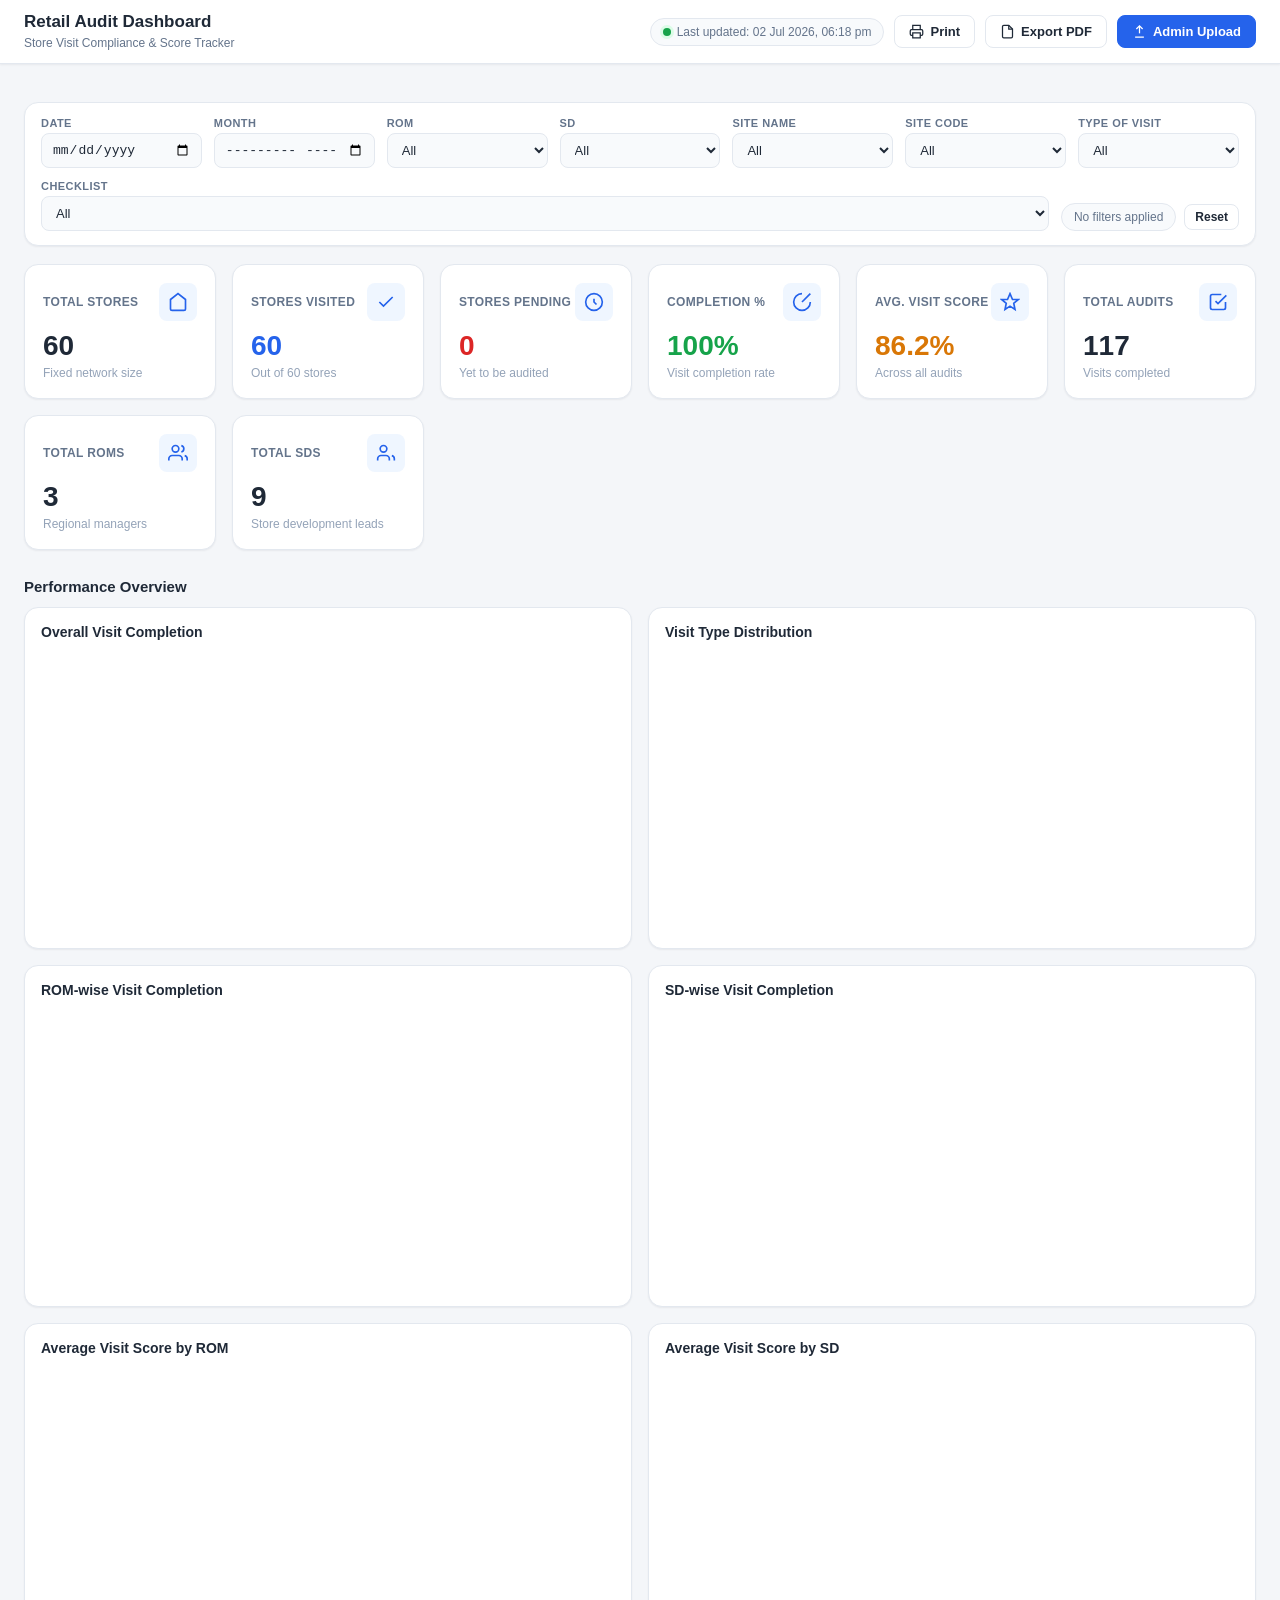
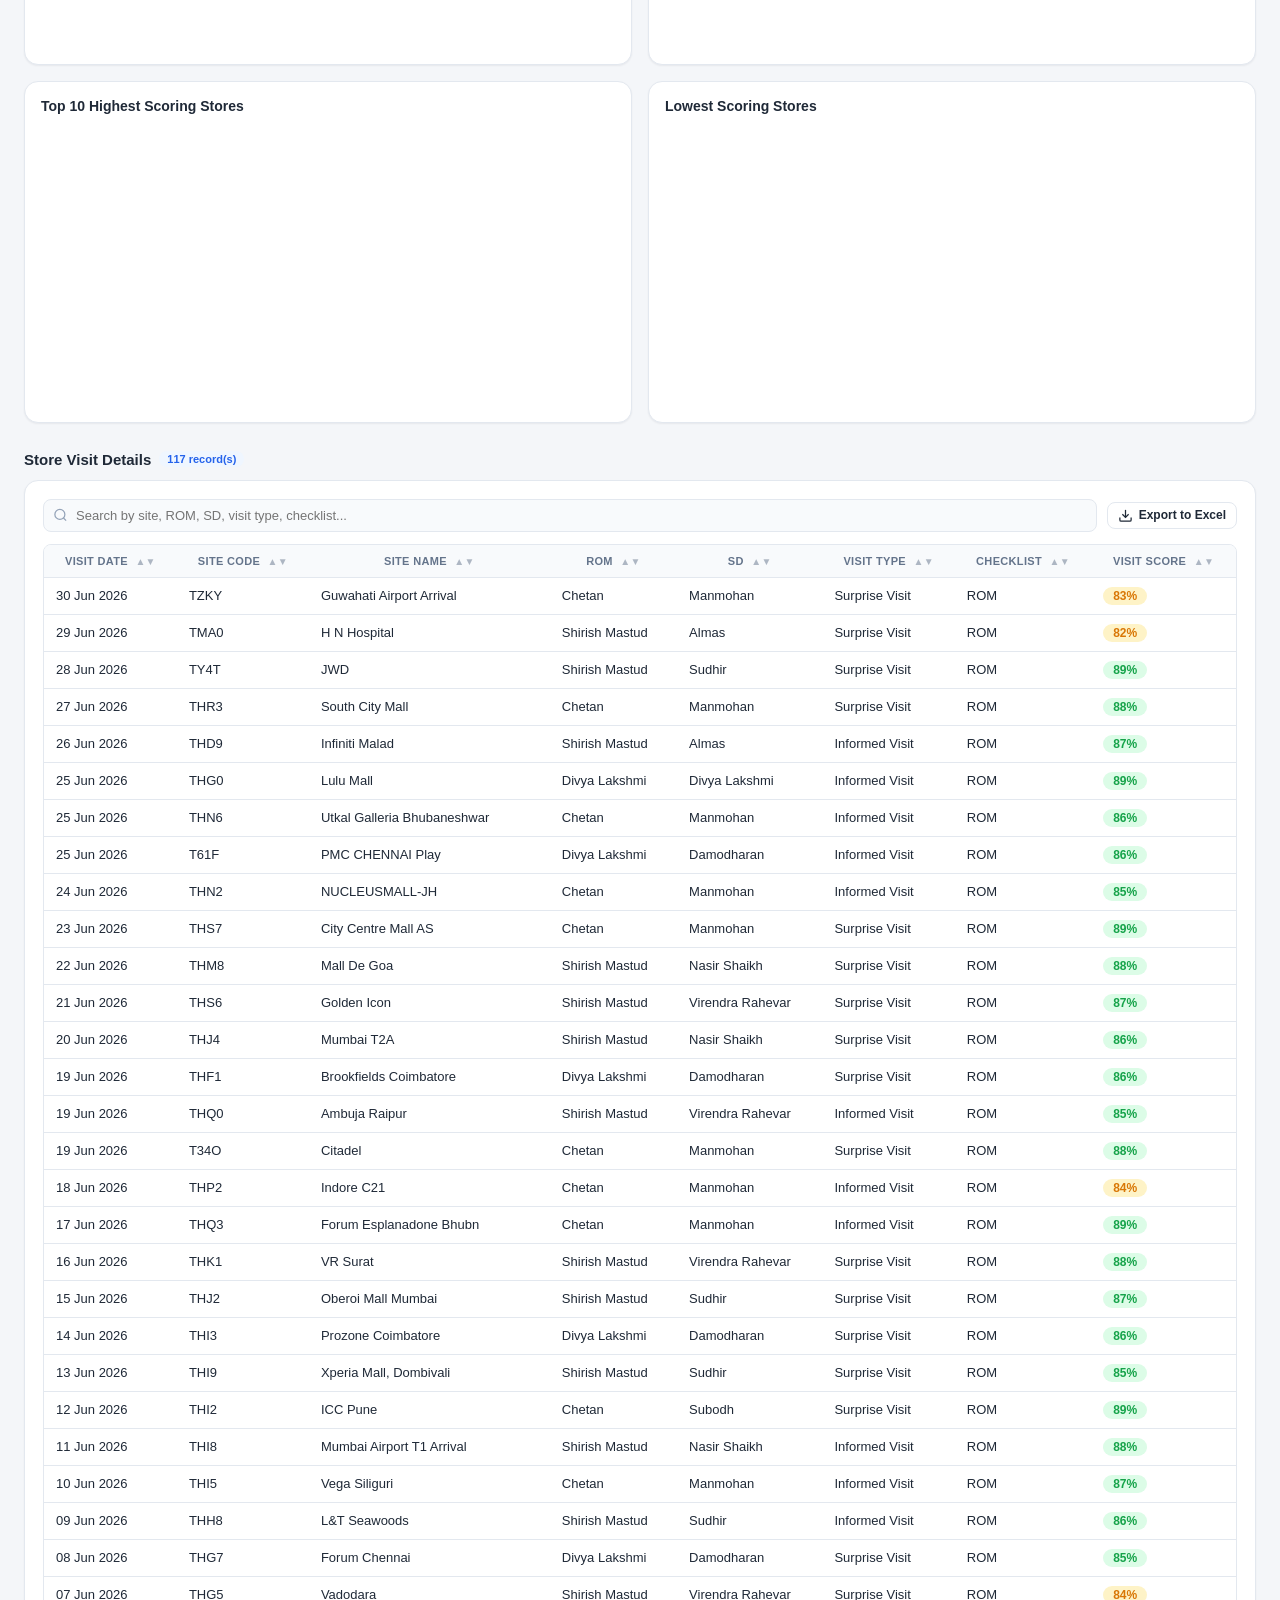
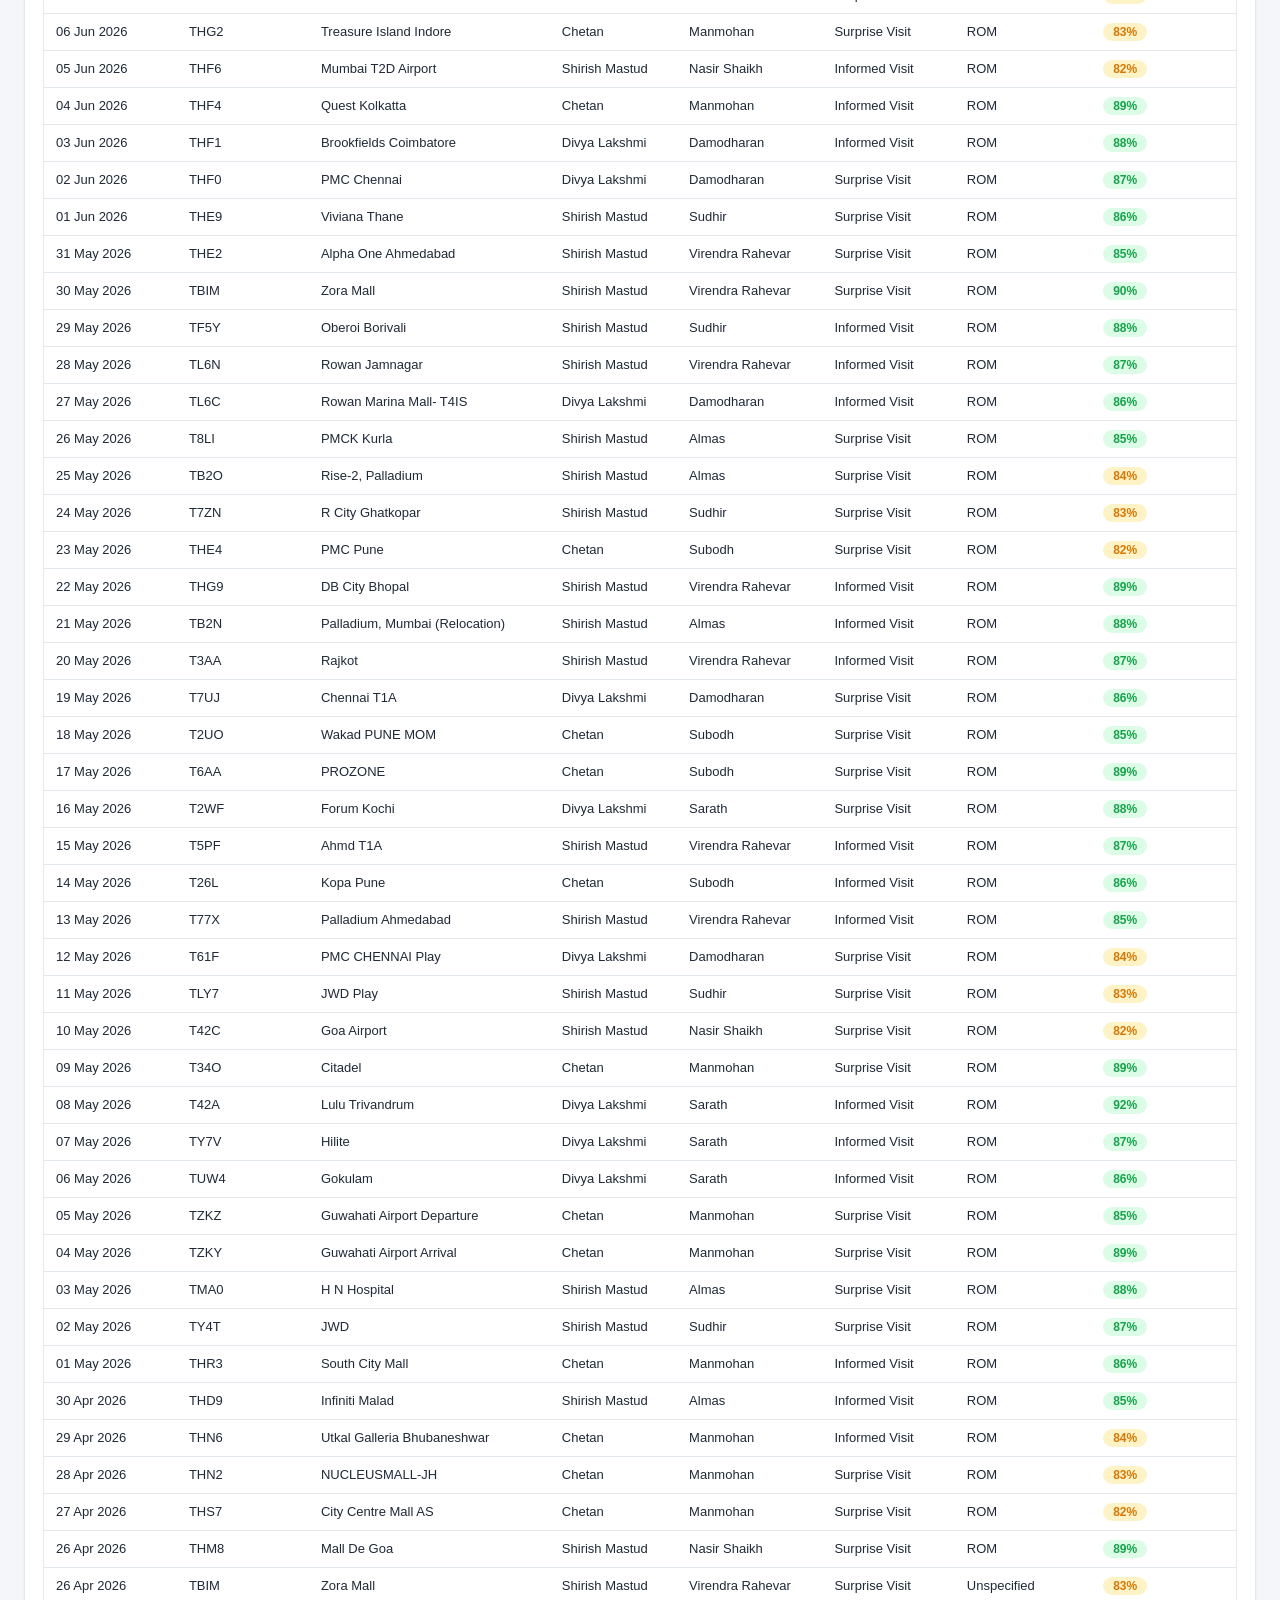
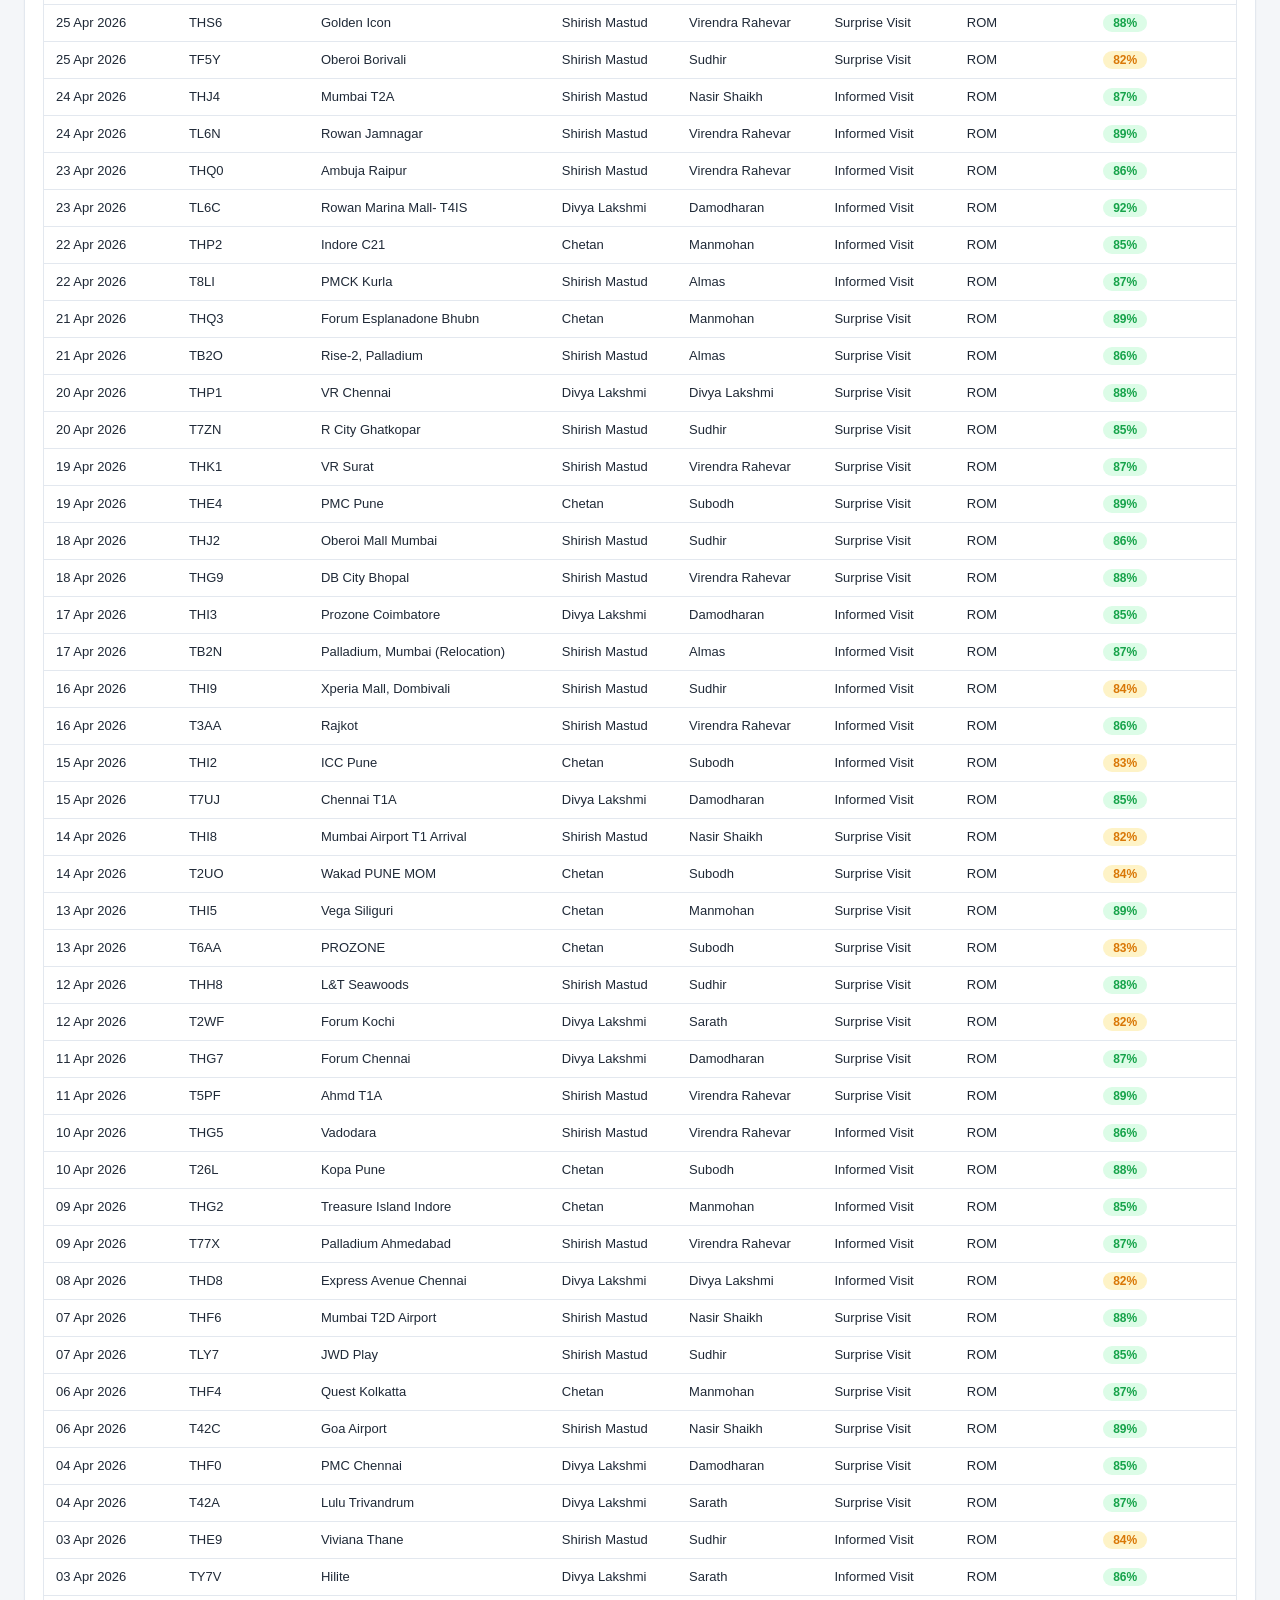
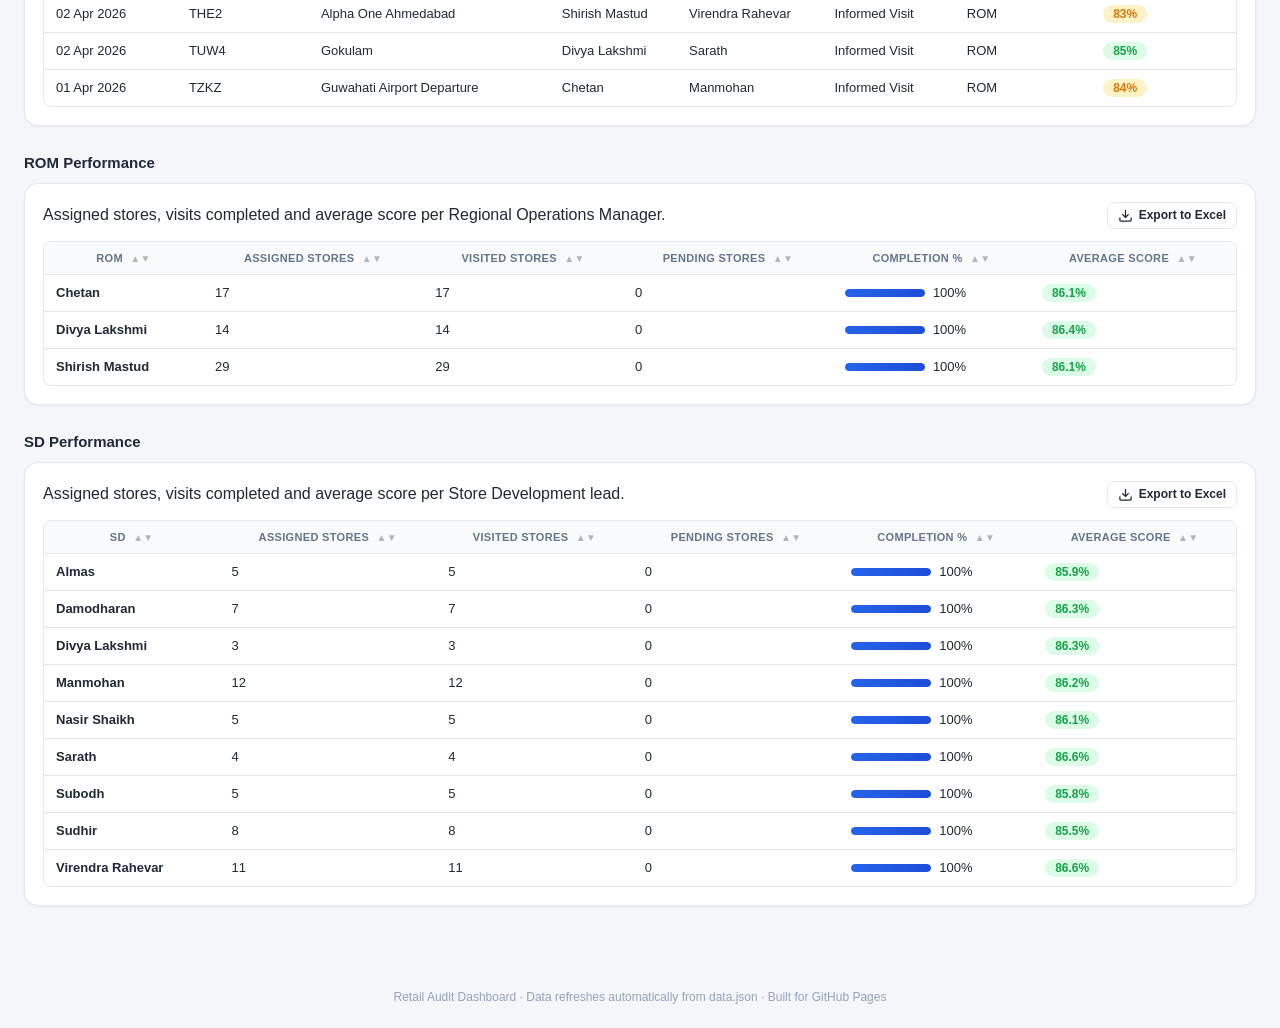
==== index.html @ 05a46dc3 "Add files via upload" ====
<!DOCTYPE html>
<html lang="en">
<head>
<meta charset="UTF-8" />
<meta name="viewport" content="width=device-width, initial-scale=1.0" />
<title>Retail Audit Dashboard | Live Store Visit Compliance</title>
<meta name="description" content="Live executive dashboard tracking daily store visit audits, ROM/SD performance and compliance scores." />

<!-- Chart.js (charts) -->
<script src="https://cdnjs.cloudflare.com/ajax/libs/Chart.js/4.5.0/chart.umd.min.js"></script>
<!-- SheetJS (Export tables to Excel) -->
<script src="https://cdnjs.cloudflare.com/ajax/libs/xlsx/0.18.5/xlsx.full.min.js"></script>
<!-- html2canvas + jsPDF (Export dashboard to PDF) -->
<script src="https://cdnjs.cloudflare.com/ajax/libs/html2canvas/1.4.1/html2canvas.min.js"></script>
<script src="https://cdnjs.cloudflare.com/ajax/libs/jspdf/2.5.1/jspdf.umd.min.js"></script>

<link rel="stylesheet" href="style.css?v=20260703d" />
</head>
<body>

  <!-- Loading overlay -->
  <div id="loading-overlay">
    <div class="spinner"></div>
    <p>Loading latest audit data...</p>
  </div>

  <!-- Toasts -->
  <div class="toast-container" id="toast-container"></div>

  <!-- Top App Bar -->
  <header class="app-header">
    <div class="brand">
      <img src="logo.png" alt="Logo" class="logo" onerror="this.style.display='none'" />
      <div class="brand-text">
        <h1>Retail Audit Dashboard</h1>
        <span>Store Visit Compliance &amp; Score Tracker</span>
      </div>
    </div>
    <div class="header-actions">
      <span class="last-updated"><span class="dot"></span><span id="last-updated-text">Last updated: -</span></span>
      <button class="btn" onclick="DASH.printDashboard()" title="Print dashboard">
        <svg viewBox="0 0 24 24" fill="none" stroke="currentColor" stroke-width="2"><path d="M6 9V2h12v7M6 18H4a2 2 0 0 1-2-2v-5a2 2 0 0 1 2-2h16a2 2 0 0 1 2 2v5a2 2 0 0 1-2 2h-2M6 14h12v8H6z"/></svg>
        Print
      </button>
      <button class="btn" onclick="DASH.exportDashboardToPdf()" title="Export dashboard as PDF">
        <svg viewBox="0 0 24 24" fill="none" stroke="currentColor" stroke-width="2"><path d="M14 2H6a2 2 0 0 0-2 2v16a2 2 0 0 0 2 2h12a2 2 0 0 0 2-2V8z"/><path d="M14 2v6h6"/></svg>
        Export PDF
      </button>
      <a class="btn btn-primary" href="admin-generator.html" title="Upload today's Excel report">
        <svg viewBox="0 0 24 24" fill="none" stroke="currentColor" stroke-width="2"><path d="M12 3v12"/><path d="m7 8 5-5 5 5"/><path d="M5 21h14"/></svg>
        Admin Upload
      </a>
    </div>
  </header>

  <div class="container" id="dashboard-content">

    <!-- Fatal error banner (shown only if data.json fails to load) -->
    <div class="banner-error" id="fatal-error-banner" style="display:none;"></div>

    <!-- Sticky Filters -->
    <div class="filters-bar">
      <div class="filter-field">
        <label>Date</label>
        <input type="date" id="filter-date" />
      </div>
      <div class="filter-field">
        <label>Month</label>
        <input type="month" id="filter-month" />
      </div>
      <div class="filter-field">
        <label>ROM</label>
        <select id="filter-rom"><option value="">All</option></select>
      </div>
      <div class="filter-field">
        <label>SD</label>
        <select id="filter-sd"><option value="">All</option></select>
      </div>
      <div class="filter-field">
        <label>Site Name</label>
        <select id="filter-site-name"><option value="">All</option></select>
      </div>
      <div class="filter-field">
        <label>Site Code</label>
        <select id="filter-site-code"><option value="">All</option></select>
      </div>
      <div class="filter-field">
        <label>Type of Visit</label>
        <select id="filter-visit-type"><option value="">All</option></select>
      </div>
      <div class="filter-field">
        <label>Checklist</label>
        <select id="filter-checklist"><option value="">All</option></select>
      </div>
      <div class="filter-actions">
        <span class="last-updated" id="active-filter-badge">No filters applied</span>
        <button class="btn btn-sm" id="filter-reset-btn">Reset</button>
      </div>
    </div>

    <!-- KPI Cards -->
    <div class="kpi-grid">
      <div class="kpi-card">
        <div class="kpi-top"><span class="kpi-label">Total Stores</span>
          <div class="kpi-icon"><svg viewBox="0 0 24 24" fill="none" stroke="currentColor" stroke-width="2"><path d="M3 9l9-7 9 7v11a2 2 0 0 1-2 2H5a2 2 0 0 1-2-2z"/></svg></div>
        </div>
        <div class="kpi-value" id="kpi-total-stores">60</div>
        <div class="kpi-sub">Fixed network size</div>
      </div>
      <div class="kpi-card accent-blue">
        <div class="kpi-top"><span class="kpi-label">Stores Visited</span>
          <div class="kpi-icon"><svg viewBox="0 0 24 24" fill="none" stroke="currentColor" stroke-width="2"><path d="M20 6 9 17l-5-5"/></svg></div>
        </div>
        <div class="kpi-value" id="kpi-stores-visited">0</div>
        <div class="kpi-sub">Out of 60 stores</div>
      </div>
      <div class="kpi-card accent-red">
        <div class="kpi-top"><span class="kpi-label">Stores Pending</span>
          <div class="kpi-icon"><svg viewBox="0 0 24 24" fill="none" stroke="currentColor" stroke-width="2"><circle cx="12" cy="12" r="10"/><path d="M12 8v4l3 3"/></svg></div>
        </div>
        <div class="kpi-value" id="kpi-stores-pending">0</div>
        <div class="kpi-sub">Yet to be audited</div>
      </div>
      <div class="kpi-card accent-green">
        <div class="kpi-top"><span class="kpi-label">Completion %</span>
          <div class="kpi-icon"><svg viewBox="0 0 24 24" fill="none" stroke="currentColor" stroke-width="2"><path d="M22 12A10 10 0 1 1 12 2"/><path d="M22 2 12 12"/></svg></div>
        </div>
        <div class="kpi-value" id="kpi-completion">0%</div>
        <div class="kpi-sub">Visit completion rate</div>
      </div>
      <div class="kpi-card accent-amber">
        <div class="kpi-top"><span class="kpi-label">Avg. Visit Score</span>
          <div class="kpi-icon"><svg viewBox="0 0 24 24" fill="none" stroke="currentColor" stroke-width="2"><path d="M12 2l3 7h7l-5.5 4.5L18 21l-6-4-6 4 1.5-7.5L2 9h7z"/></svg></div>
        </div>
        <div class="kpi-value" id="kpi-avg-score">0%</div>
        <div class="kpi-sub">Across all audits</div>
      </div>
      <div class="kpi-card">
        <div class="kpi-top"><span class="kpi-label">Total Audits</span>
          <div class="kpi-icon"><svg viewBox="0 0 24 24" fill="none" stroke="currentColor" stroke-width="2"><path d="M9 11l3 3L22 4"/><path d="M21 12v7a2 2 0 0 1-2 2H5a2 2 0 0 1-2-2V5a2 2 0 0 1 2-2h11"/></svg></div>
        </div>
        <div class="kpi-value" id="kpi-total-audits">0</div>
        <div class="kpi-sub">Visits completed</div>
      </div>
      <div class="kpi-card">
        <div class="kpi-top"><span class="kpi-label">Total ROMs</span>
          <div class="kpi-icon"><svg viewBox="0 0 24 24" fill="none" stroke="currentColor" stroke-width="2"><path d="M17 21v-2a4 4 0 0 0-4-4H5a4 4 0 0 0-4 4v2"/><circle cx="9" cy="7" r="4"/><path d="M23 21v-2a4 4 0 0 0-3-3.87"/><path d="M16 3.13a4 4 0 0 1 0 7.75"/></svg></div>
        </div>
        <div class="kpi-value" id="kpi-total-roms">0</div>
        <div class="kpi-sub">Regional managers</div>
      </div>
      <div class="kpi-card">
        <div class="kpi-top"><span class="kpi-label">Total SDs</span>
          <div class="kpi-icon"><svg viewBox="0 0 24 24" fill="none" stroke="currentColor" stroke-width="2"><path d="M16 21v-2a4 4 0 0 0-4-4H6a4 4 0 0 0-4 4v2"/><circle cx="9" cy="7" r="4"/><path d="M22 21v-2a4 4 0 0 0-3-3.87"/></svg></div>
        </div>
        <div class="kpi-value" id="kpi-total-sds">0</div>
        <div class="kpi-sub">Store development leads</div>
      </div>
    </div>

    <!-- Charts -->
    <div class="section-title">Performance Overview</div>
    <div class="charts-grid">

      <div class="chart-card">
        <div class="panel-header"><h3>Overall Visit Completion</h3></div>
        <div class="chart-canvas-wrap"><canvas id="chart-overall-completion"></canvas></div>
      </div>

      <div class="chart-card">
        <div class="panel-header"><h3>Visit Type Distribution</h3></div>
        <div class="chart-canvas-wrap"><canvas id="chart-visit-type"></canvas></div>
      </div>

      <div class="chart-card">
        <div class="panel-header"><h3>ROM-wise Visit Completion</h3></div>
        <div class="chart-canvas-wrap"><canvas id="chart-rom-completion"></canvas></div>
      </div>

      <div class="chart-card">
        <div class="panel-header"><h3>SD-wise Visit Completion</h3></div>
        <div class="chart-canvas-wrap"><canvas id="chart-sd-completion"></canvas></div>
      </div>

      <div class="chart-card">
        <div class="panel-header"><h3>Average Visit Score by ROM</h3></div>
        <div class="chart-canvas-wrap"><canvas id="chart-rom-avg-score"></canvas></div>
      </div>

      <div class="chart-card">
        <div class="panel-header"><h3>Average Visit Score by SD</h3></div>
        <div class="chart-canvas-wrap"><canvas id="chart-sd-avg-score"></canvas></div>
      </div>

      <div class="chart-card">
        <div class="panel-header"><h3>Top 10 Highest Scoring Stores</h3></div>
        <div class="chart-canvas-wrap"><canvas id="chart-top-stores"></canvas></div>
      </div>

      <div class="chart-card">
        <div class="panel-header"><h3>Lowest Scoring Stores</h3></div>
        <div class="chart-canvas-wrap"><canvas id="chart-low-stores"></canvas></div>
      </div>

    </div>

    <!-- Store Visit Details Table -->
    <div class="section-title">Store Visit Details <span class="badge-count" id="visits-table-count">0 record(s)</span></div>
    <div class="panel">
      <div class="table-toolbar">
        <div class="search-box">
          <svg viewBox="0 0 24 24" fill="none" stroke="currentColor" stroke-width="2"><circle cx="11" cy="11" r="8"/><path d="m21 21-4.3-4.3"/></svg>
          <input type="text" id="visits-search" placeholder="Search by site, ROM, SD, visit type, checklist..." oninput="DASH.onTableSearch(this.value)" />
        </div>
        <button class="btn btn-sm" onclick="DASH.exportVisitsToExcel()">
          <svg viewBox="0 0 24 24" fill="none" stroke="currentColor" stroke-width="2"><path d="M21 15v4a2 2 0 0 1-2 2H5a2 2 0 0 1-2-2v-4"/><path d="M7 10l5 5 5-5"/><path d="M12 15V3"/></svg>
          Export to Excel
        </button>
      </div>
      <div class="table-scroll">
        <table class="data-table" id="visits-table">
          <thead>
            <tr>
              <th data-col="visitDate" onclick="DASH.sortVisitsTable('visitDate')">Visit Date <span class="sort-arrow">▲▼</span></th>
              <th data-col="siteCode" onclick="DASH.sortVisitsTable('siteCode')">Site Code <span class="sort-arrow">▲▼</span></th>
              <th data-col="siteName" onclick="DASH.sortVisitsTable('siteName')">Site Name <span class="sort-arrow">▲▼</span></th>
              <th data-col="rom" onclick="DASH.sortVisitsTable('rom')">ROM <span class="sort-arrow">▲▼</span></th>
              <th data-col="sd" onclick="DASH.sortVisitsTable('sd')">SD <span class="sort-arrow">▲▼</span></th>
              <th data-col="visitType" onclick="DASH.sortVisitsTable('visitType')">Visit Type <span class="sort-arrow">▲▼</span></th>
              <th data-col="checklist" onclick="DASH.sortVisitsTable('checklist')">Checklist <span class="sort-arrow">▲▼</span></th>
              <th data-col="visitScore" onclick="DASH.sortVisitsTable('visitScore')">Visit Score <span class="sort-arrow">▲▼</span></th>
            </tr>
          </thead>
          <tbody id="visits-table-body"></tbody>
        </table>
      </div>
    </div>

    <!-- ROM Performance Table -->
    <div class="section-title">ROM Performance</div>
    <div class="panel">
      <div class="table-toolbar">
        <span class="panel-sub">Assigned stores, visits completed and average score per Regional Operations Manager.</span>
        <button class="btn btn-sm" onclick="DASH.exportRomToExcel()">
          <svg viewBox="0 0 24 24" fill="none" stroke="currentColor" stroke-width="2"><path d="M21 15v4a2 2 0 0 1-2 2H5a2 2 0 0 1-2-2v-4"/><path d="M7 10l5 5 5-5"/><path d="M12 15V3"/></svg>
          Export to Excel
        </button>
      </div>
      <div class="table-scroll">
        <table class="data-table" id="rom-table">
          <thead>
            <tr>
              <th data-col="name" onclick="DASH.sortRomTable('name')">ROM <span class="sort-arrow">▲▼</span></th>
              <th data-col="assigned" onclick="DASH.sortRomTable('assigned')">Assigned Stores <span class="sort-arrow">▲▼</span></th>
              <th data-col="visited" onclick="DASH.sortRomTable('visited')">Visited Stores <span class="sort-arrow">▲▼</span></th>
              <th data-col="pending" onclick="DASH.sortRomTable('pending')">Pending Stores <span class="sort-arrow">▲▼</span></th>
              <th data-col="completionPct" onclick="DASH.sortRomTable('completionPct')">Completion % <span class="sort-arrow">▲▼</span></th>
              <th data-col="avgScore" onclick="DASH.sortRomTable('avgScore')">Average Score <span class="sort-arrow">▲▼</span></th>
            </tr>
          </thead>
          <tbody id="rom-table-body"></tbody>
        </table>
      </div>
    </div>

    <!-- SD Performance Table -->
    <div class="section-title">SD Performance</div>
    <div class="panel">
      <div class="table-toolbar">
        <span class="panel-sub">Assigned stores, visits completed and average score per Store Development lead.</span>
        <button class="btn btn-sm" onclick="DASH.exportSdToExcel()">
          <svg viewBox="0 0 24 24" fill="none" stroke="currentColor" stroke-width="2"><path d="M21 15v4a2 2 0 0 1-2 2H5a2 2 0 0 1-2-2v-4"/><path d="M7 10l5 5 5-5"/><path d="M12 15V3"/></svg>
          Export to Excel
        </button>
      </div>
      <div class="table-scroll">
        <table class="data-table" id="sd-table">
          <thead>
            <tr>
              <th data-col="name" onclick="DASH.sortSdTable('name')">SD <span class="sort-arrow">▲▼</span></th>
              <th data-col="assigned" onclick="DASH.sortSdTable('assigned')">Assigned Stores <span class="sort-arrow">▲▼</span></th>
              <th data-col="visited" onclick="DASH.sortSdTable('visited')">Visited Stores <span class="sort-arrow">▲▼</span></th>
              <th data-col="pending" onclick="DASH.sortSdTable('pending')">Pending Stores <span class="sort-arrow">▲▼</span></th>
              <th data-col="completionPct" onclick="DASH.sortSdTable('completionPct')">Completion % <span class="sort-arrow">▲▼</span></th>
              <th data-col="avgScore" onclick="DASH.sortSdTable('avgScore')">Average Score <span class="sort-arrow">▲▼</span></th>
            </tr>
          </thead>
          <tbody id="sd-table-body"></tbody>
        </table>
      </div>
    </div>

  </div>

  <footer class="app-footer">
    Retail Audit Dashboard &middot; Data refreshes automatically from data.json &middot; Built for GitHub Pages
  </footer>

  <!-- Master mapping must load before app.js/filters.js/charts.js use it -->
  <script src="mapping.js?v=20260703d"></script>
  <script src="charts.js?v=20260703d"></script>
  <script src="filters.js?v=20260703d"></script>
  <script src="app.js?v=20260703d"></script>
</body>
</html>
---- style.css ----
/* =============================================================================
   Retail Audit Dashboard - style.css
   Theme: White / Light Grey / Blue Accent - Executive (Power BI / Tableau style)
   ============================================================================= */

:root {
  /* Core palette */
  --color-bg: #f4f6f9;
  --color-surface: #ffffff;
  --color-surface-alt: #f8fafc;
  --color-border: #e3e8ef;
  --color-text: #1f2937;
  --color-text-muted: #64748b;
  --color-text-faint: #94a3b8;

  /* Blue accent system */
  --color-primary: #2563eb;
  --color-primary-dark: #1d4ed8;
  --color-primary-light: #dbeafe;
  --color-primary-soft: #eff6ff;

  /* Status colors */
  --color-success: #16a34a;
  --color-success-bg: #dcfce7;
  --color-warning: #d97706;
  --color-warning-bg: #fef3c7;
  --color-danger: #dc2626;
  --color-danger-bg: #fee2e2;

  /* Shadows & radius */
  --shadow-sm: 0 1px 2px rgba(15, 23, 42, 0.06);
  --shadow-md: 0 4px 12px rgba(15, 23, 42, 0.08);
  --shadow-lg: 0 10px 30px rgba(15, 23, 42, 0.12);
  --radius-sm: 8px;
  --radius-md: 14px;
  --radius-lg: 20px;

  --header-height: 64px;
  --filters-height: 64px;
  --transition: all 0.2s ease;
}

* { box-sizing: border-box; }

html, body {
  margin: 0;
  padding: 0;
  background: var(--color-bg);
  color: var(--color-text);
  font-family: 'Segoe UI', -apple-system, BlinkMacSystemFont, Roboto, Helvetica, Arial, sans-serif;
  -webkit-font-smoothing: antialiased;
  scroll-behavior: smooth;
}

a { color: var(--color-primary); text-decoration: none; }

/* ---------------------------------------------------------------------------
   Top App Bar
   ------------------------------------------------------------------------- */
.app-header {
  position: sticky;
  top: 0;
  z-index: 50;
  height: var(--header-height);
  display: flex;
  align-items: center;
  justify-content: space-between;
  padding: 0 24px;
  background: var(--color-surface);
  border-bottom: 1px solid var(--color-border);
  box-shadow: var(--shadow-sm);
}

.app-header .brand {
  display: flex;
  align-items: center;
  gap: 12px;
}

.app-header .brand img.logo {
  height: 32px;
  width: 32px;
  object-fit: contain;
  border-radius: 6px;
}

.app-header .brand-text h1 {
  font-size: 17px;
  font-weight: 700;
  margin: 0;
  line-height: 1.2;
  color: var(--color-text);
}

.app-header .brand-text span {
  font-size: 12px;
  color: var(--color-text-muted);
}

.app-header .header-actions {
  display: flex;
  align-items: center;
  gap: 10px;
  flex-wrap: wrap;
}

.last-updated {
  font-size: 12px;
  color: var(--color-text-muted);
  background: var(--color-surface-alt);
  border: 1px solid var(--color-border);
  padding: 6px 12px;
  border-radius: 999px;
  display: flex;
  align-items: center;
  gap: 6px;
}

.last-updated .dot {
  width: 8px;
  height: 8px;
  border-radius: 50%;
  background: var(--color-success);
  box-shadow: 0 0 0 3px var(--color-success-bg);
}

/* ---------------------------------------------------------------------------
   Buttons
   ------------------------------------------------------------------------- */
.btn {
  display: inline-flex;
  align-items: center;
  gap: 6px;
  font-size: 13px;
  font-weight: 600;
  padding: 8px 14px;
  border-radius: var(--radius-sm);
  border: 1px solid var(--color-border);
  background: var(--color-surface);
  color: var(--color-text);
  cursor: pointer;
  transition: var(--transition);
  white-space: nowrap;
}

.btn:hover { background: var(--color-surface-alt); border-color: #cbd5e1; }
.btn:active { transform: translateY(1px); }

.btn-primary {
  background: var(--color-primary);
  border-color: var(--color-primary);
  color: #fff;
}
.btn-primary:hover { background: var(--color-primary-dark); border-color: var(--color-primary-dark); }

.btn-ghost {
  background: transparent;
  border-color: transparent;
  color: var(--color-primary);
}
.btn-ghost:hover { background: var(--color-primary-soft); }

.btn-sm { padding: 5px 10px; font-size: 12px; }
.btn svg { width: 15px; height: 15px; flex-shrink: 0; }

/* ---------------------------------------------------------------------------
   Layout shell
   ------------------------------------------------------------------------- */
.container {
  max-width: 1440px;
  margin: 0 auto;
  padding: 20px 24px 60px;
}

/* ---------------------------------------------------------------------------
   Sticky Filters Bar
   ------------------------------------------------------------------------- */
.filters-bar {
  position: sticky;
  top: var(--header-height);
  z-index: 40;
  background: var(--color-surface);
  border: 1px solid var(--color-border);
  border-radius: var(--radius-md);
  box-shadow: var(--shadow-sm);
  padding: 14px 16px;
  margin: 18px 0;
  display: flex;
  flex-wrap: wrap;
  gap: 12px;
  align-items: flex-end;
}

.filter-field {
  display: flex;
  flex-direction: column;
  gap: 4px;
  min-width: 150px;
  flex: 1 1 150px;
}

.filter-field label {
  font-size: 11px;
  font-weight: 700;
  text-transform: uppercase;
  letter-spacing: 0.04em;
  color: var(--color-text-muted);
}

.filter-field select,
.filter-field input[type="date"],
.filter-field input[type="month"],
.filter-field input[type="text"] {
  padding: 8px 10px;
  border: 1px solid var(--color-border);
  border-radius: var(--radius-sm);
  background: var(--color-surface-alt);
  font-size: 13px;
  color: var(--color-text);
  transition: var(--transition);
}

.filter-field select:focus,
.filter-field input:focus {
  outline: none;
  border-color: var(--color-primary);
  background: var(--color-surface);
  box-shadow: 0 0 0 3px var(--color-primary-light);
}

.filters-bar .filter-actions {
  display: flex;
  gap: 8px;
  align-items: center;
}

/* ---------------------------------------------------------------------------
   KPI Cards
   ------------------------------------------------------------------------- */
.kpi-grid {
  display: grid;
  grid-template-columns: repeat(auto-fit, minmax(180px, 1fr));
  gap: 16px;
  margin-bottom: 22px;
}

.kpi-card {
  background: var(--color-surface);
  border: 1px solid var(--color-border);
  border-radius: var(--radius-md);
  padding: 18px;
  box-shadow: var(--shadow-sm);
  transition: var(--transition);
  position: relative;
  overflow: hidden;
}

.kpi-card:hover {
  box-shadow: var(--shadow-md);
  transform: translateY(-2px);
}

.kpi-card .kpi-top {
  display: flex;
  align-items: center;
  justify-content: space-between;
  margin-bottom: 10px;
}

.kpi-icon {
  width: 38px;
  height: 38px;
  border-radius: var(--radius-sm);
  display: flex;
  align-items: center;
  justify-content: center;
  background: var(--color-primary-soft);
  color: var(--color-primary);
}
.kpi-icon svg { width: 20px; height: 20px; }

.kpi-card .kpi-label {
  font-size: 12px;
  font-weight: 600;
  color: var(--color-text-muted);
  text-transform: uppercase;
  letter-spacing: 0.03em;
}

.kpi-card .kpi-value {
  font-size: 28px;
  font-weight: 800;
  color: var(--color-text);
  line-height: 1.1;
  margin-top: 2px;
}

.kpi-card .kpi-sub {
  font-size: 12px;
  color: var(--color-text-faint);
  margin-top: 4px;
}

.kpi-card.accent-blue .kpi-value { color: var(--color-primary); }
.kpi-card.accent-green .kpi-value { color: var(--color-success); }
.kpi-card.accent-amber .kpi-value { color: var(--color-warning); }
.kpi-card.accent-red .kpi-value { color: var(--color-danger); }

/* ---------------------------------------------------------------------------
   Section headers & panels
   ------------------------------------------------------------------------- */
.section-title {
  font-size: 15px;
  font-weight: 700;
  color: var(--color-text);
  margin: 28px 0 12px;
  display: flex;
  align-items: center;
  gap: 8px;
}

.section-title .badge-count {
  font-size: 11px;
  font-weight: 700;
  background: var(--color-primary-soft);
  color: var(--color-primary);
  padding: 2px 8px;
  border-radius: 999px;
}

.panel {
  background: var(--color-surface);
  border: 1px solid var(--color-border);
  border-radius: var(--radius-md);
  box-shadow: var(--shadow-sm);
  padding: 18px;
}

.panel-header {
  display: flex;
  align-items: center;
  justify-content: space-between;
  margin-bottom: 12px;
  gap: 10px;
  flex-wrap: wrap;
}

.panel-header h3 {
  font-size: 14px;
  font-weight: 700;
  margin: 0;
  color: var(--color-text);
}

.panel-header .panel-sub {
  font-size: 12px;
  color: var(--color-text-muted);
}

/* ---------------------------------------------------------------------------
   Charts grid
   ------------------------------------------------------------------------- */
.charts-grid {
  display: grid;
  grid-template-columns: repeat(auto-fit, minmax(420px, 1fr));
  gap: 16px;
}

.chart-card {
  background: var(--color-surface);
  border: 1px solid var(--color-border);
  border-radius: var(--radius-md);
  box-shadow: var(--shadow-sm);
  padding: 16px;
  transition: var(--transition);
}
.chart-card:hover { box-shadow: var(--shadow-md); }

.chart-card .chart-canvas-wrap {
  position: relative;
  height: 280px;
}

.chart-card.chart-wide { grid-column: span 2; }

@media (max-width: 900px) {
  .chart-card.chart-wide { grid-column: span 1; }
}

/* ---------------------------------------------------------------------------
   Tables
   ------------------------------------------------------------------------- */
.table-toolbar {
  display: flex;
  align-items: center;
  justify-content: space-between;
  gap: 10px;
  flex-wrap: wrap;
  margin-bottom: 12px;
}

.search-box {
  position: relative;
  min-width: 240px;
  flex: 1 1 240px;
}

.search-box input {
  width: 100%;
  padding: 8px 10px 8px 32px;
  border: 1px solid var(--color-border);
  border-radius: var(--radius-sm);
  font-size: 13px;
  background: var(--color-surface-alt);
}
.search-box input:focus {
  outline: none;
  border-color: var(--color-primary);
  background: var(--color-surface);
}
.search-box svg {
  position: absolute;
  left: 10px;
  top: 50%;
  transform: translateY(-50%);
  width: 15px;
  height: 15px;
  color: var(--color-text-faint);
}

.table-scroll {
  overflow-x: auto;
  border-radius: var(--radius-sm);
  border: 1px solid var(--color-border);
}

table.data-table {
  width: 100%;
  border-collapse: collapse;
  font-size: 13px;
  min-width: 640px;
}

table.data-table thead th {
  position: sticky;
  top: 0;
  background: var(--color-surface-alt);
  color: var(--color-text-muted);
  text-transform: uppercase;
  font-size: 11px;
  letter-spacing: 0.03em;
  font-weight: 700;
  padding: 10px 12px;
  border-bottom: 1px solid var(--color-border);
  cursor: pointer;
  white-space: nowrap;
  user-select: none;
}

table.data-table thead th:hover { color: var(--color-primary); }

table.data-table thead th .sort-arrow {
  margin-left: 4px;
  opacity: 0.5;
  font-size: 10px;
}
table.data-table thead th.sorted .sort-arrow { opacity: 1; color: var(--color-primary); }

table.data-table tbody td {
  padding: 9px 12px;
  border-bottom: 1px solid var(--color-border);
  color: var(--color-text);
  white-space: nowrap;
}

table.data-table tbody tr:hover { background: var(--color-primary-soft); }
table.data-table tbody tr:last-child td { border-bottom: none; }

.score-pill {
  display: inline-block;
  padding: 2px 10px;
  border-radius: 999px;
  font-weight: 700;
  font-size: 12px;
}
.score-pill.high { background: var(--color-success-bg); color: var(--color-success); }
.score-pill.mid { background: var(--color-warning-bg); color: var(--color-warning); }
.score-pill.low { background: var(--color-danger-bg); color: var(--color-danger); }

.progress-bar {
  width: 100%;
  height: 8px;
  border-radius: 999px;
  background: var(--color-border);
  overflow: hidden;
}
.progress-bar > span {
  display: block;
  height: 100%;
  background: linear-gradient(90deg, var(--color-primary), var(--color-primary-dark));
  border-radius: 999px;
  transition: width 0.6s ease;
}

.table-footer {
  display: flex;
  justify-content: space-between;
  align-items: center;
  margin-top: 10px;
  font-size: 12px;
  color: var(--color-text-muted);
}

.empty-state {
  text-align: center;
  padding: 40px 20px;
  color: var(--color-text-muted);
  font-size: 13px;
}

/* ---------------------------------------------------------------------------
   Loading overlay
   ------------------------------------------------------------------------- */
#loading-overlay {
  position: fixed;
  inset: 0;
  background: rgba(244, 246, 249, 0.92);
  z-index: 999;
  display: flex;
  flex-direction: column;
  align-items: center;
  justify-content: center;
  gap: 14px;
  transition: opacity 0.3s ease, visibility 0.3s ease;
}
#loading-overlay.hidden { opacity: 0; visibility: hidden; pointer-events: none; }

.spinner {
  width: 46px;
  height: 46px;
  border: 4px solid var(--color-primary-light);
  border-top-color: var(--color-primary);
  border-radius: 50%;
  animation: spin 0.8s linear infinite;
}
@keyframes spin { to { transform: rotate(360deg); } }

#loading-overlay p {
  font-size: 13px;
  font-weight: 600;
  color: var(--color-text-muted);
}

/* ---------------------------------------------------------------------------
   Toast / error banner
   ------------------------------------------------------------------------- */
.toast-container {
  position: fixed;
  bottom: 20px;
  right: 20px;
  z-index: 998;
  display: flex;
  flex-direction: column;
  gap: 10px;
}

.toast {
  background: var(--color-surface);
  border: 1px solid var(--color-border);
  border-left: 4px solid var(--color-primary);
  box-shadow: var(--shadow-md);
  border-radius: var(--radius-sm);
  padding: 12px 16px;
  font-size: 13px;
  max-width: 320px;
  animation: slideIn 0.25s ease;
}
.toast.error { border-left-color: var(--color-danger); }
.toast.success { border-left-color: var(--color-success); }
@keyframes slideIn { from { opacity: 0; transform: translateX(20px); } to { opacity: 1; transform: translateX(0); } }

.banner-error {
  background: var(--color-danger-bg);
  color: #991b1b;
  border: 1px solid #fecaca;
  border-radius: var(--radius-md);
  padding: 16px;
  margin: 18px 0;
  font-size: 13px;
}

/* ---------------------------------------------------------------------------
   Footer
   ------------------------------------------------------------------------- */
.app-footer {
  text-align: center;
  padding: 24px;
  color: var(--color-text-faint);
  font-size: 12px;
}

/* ---------------------------------------------------------------------------
   Responsive
   ------------------------------------------------------------------------- */
@media (max-width: 720px) {
  .app-header { padding: 0 14px; flex-wrap: wrap; height: auto; padding-top: 10px; padding-bottom: 10px; gap: 8px; }
  .filters-bar { top: 0; position: static; }
  .container { padding: 14px 14px 40px; }
  .charts-grid { grid-template-columns: 1fr; }
  .kpi-grid { grid-template-columns: repeat(2, 1fr); }
}

/* ---------------------------------------------------------------------------
   Admin page specific
   ------------------------------------------------------------------------- */
.admin-shell {
  max-width: 980px;
  margin: 0 auto;
  padding: 30px 20px 60px;
}

.admin-hero {
  text-align: center;
  margin-bottom: 28px;
}
.admin-hero h1 { font-size: 22px; margin-bottom: 6px; }
.admin-hero p { color: var(--color-text-muted); font-size: 13px; }

.upload-zone {
  border: 2px dashed var(--color-border);
  border-radius: var(--radius-lg);
  background: var(--color-surface);
  padding: 40px 20px;
  text-align: center;
  cursor: pointer;
  transition: var(--transition);
}
.upload-zone:hover, .upload-zone.dragover {
  border-color: var(--color-primary);
  background: var(--color-primary-soft);
}
.upload-zone svg { width: 40px; height: 40px; color: var(--color-primary); margin-bottom: 10px; }
.upload-zone h3 { margin: 0 0 6px; font-size: 15px; }
.upload-zone p { margin: 0; font-size: 12px; color: var(--color-text-muted); }
.upload-zone input[type="file"] { display: none; }

.step-card {
  background: var(--color-surface);
  border: 1px solid var(--color-border);
  border-radius: var(--radius-md);
  box-shadow: var(--shadow-sm);
  padding: 20px;
  margin-top: 18px;
}
.step-card h3 {
  font-size: 14px;
  margin: 0 0 12px;
  display: flex;
  align-items: center;
  gap: 8px;
}
.step-number {
  width: 22px;
  height: 22px;
  border-radius: 50%;
  background: var(--color-primary);
  color: #fff;
  font-size: 12px;
  font-weight: 700;
  display: inline-flex;
  align-items: center;
  justify-content: center;
}

.summary-grid {
  display: grid;
  grid-template-columns: repeat(auto-fit, minmax(140px, 1fr));
  gap: 12px;
  margin-bottom: 16px;
}
.summary-box {
  background: var(--color-surface-alt);
  border: 1px solid var(--color-border);
  border-radius: var(--radius-sm);
  padding: 12px;
  text-align: center;
}
.summary-box .val { font-size: 20px; font-weight: 800; color: var(--color-primary); }
.summary-box .lab { font-size: 11px; color: var(--color-text-muted); text-transform: uppercase; }

.validation-list { list-style: none; padding: 0; margin: 0; font-size: 13px; }
.validation-list li { padding: 6px 0; display: flex; gap: 8px; align-items: flex-start; }
.validation-list li.ok { color: var(--color-success); }
.validation-list li.warn { color: var(--color-warning); }
.validation-list li.error { color: var(--color-danger); }

.actions-row { display: flex; gap: 10px; margin-top: 16px; flex-wrap: wrap; }

/* Print styles */
@media print {
  .app-header, .filters-bar, .btn, .table-toolbar, #loading-overlay, .toast-container { display: none !important; }
  body { background: #fff; }
  .panel, .chart-card, .kpi-card { box-shadow: none; border: 1px solid #ddd; break-inside: avoid; }
  .container { padding: 0; }
}
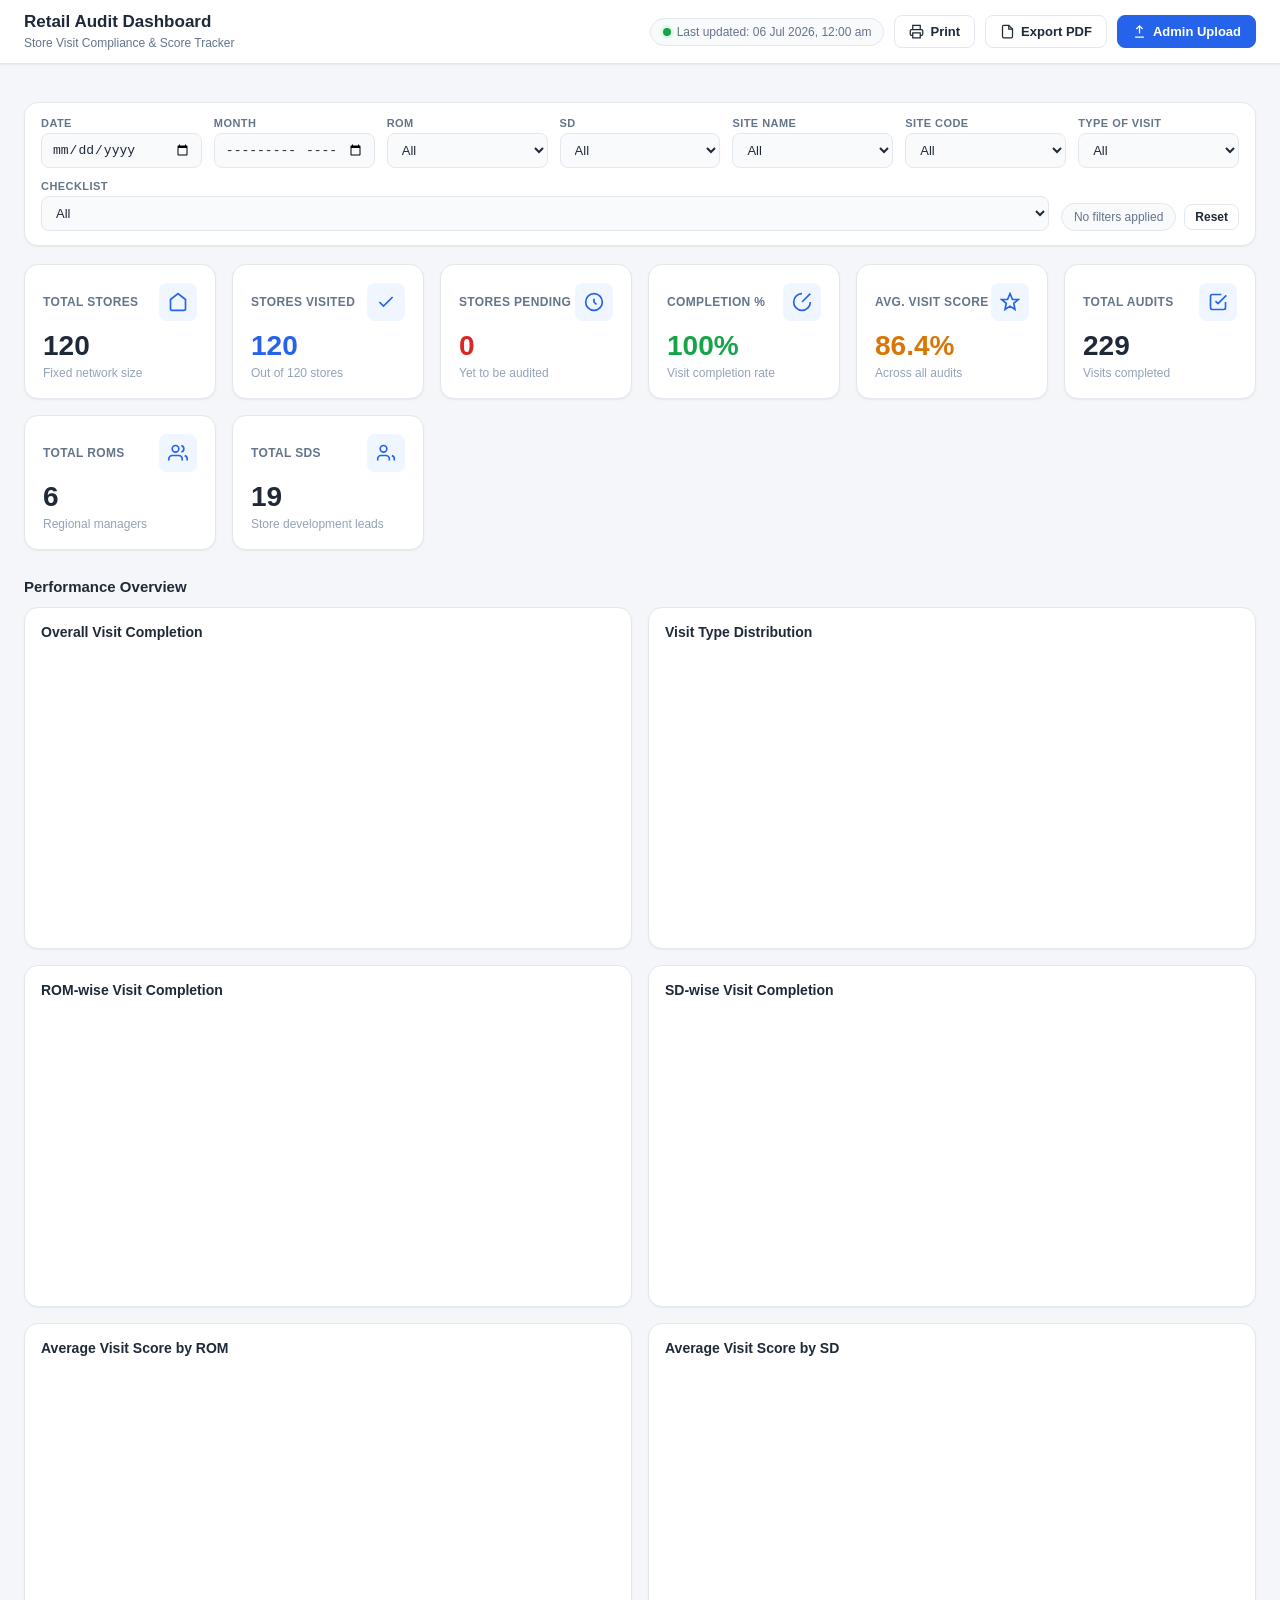
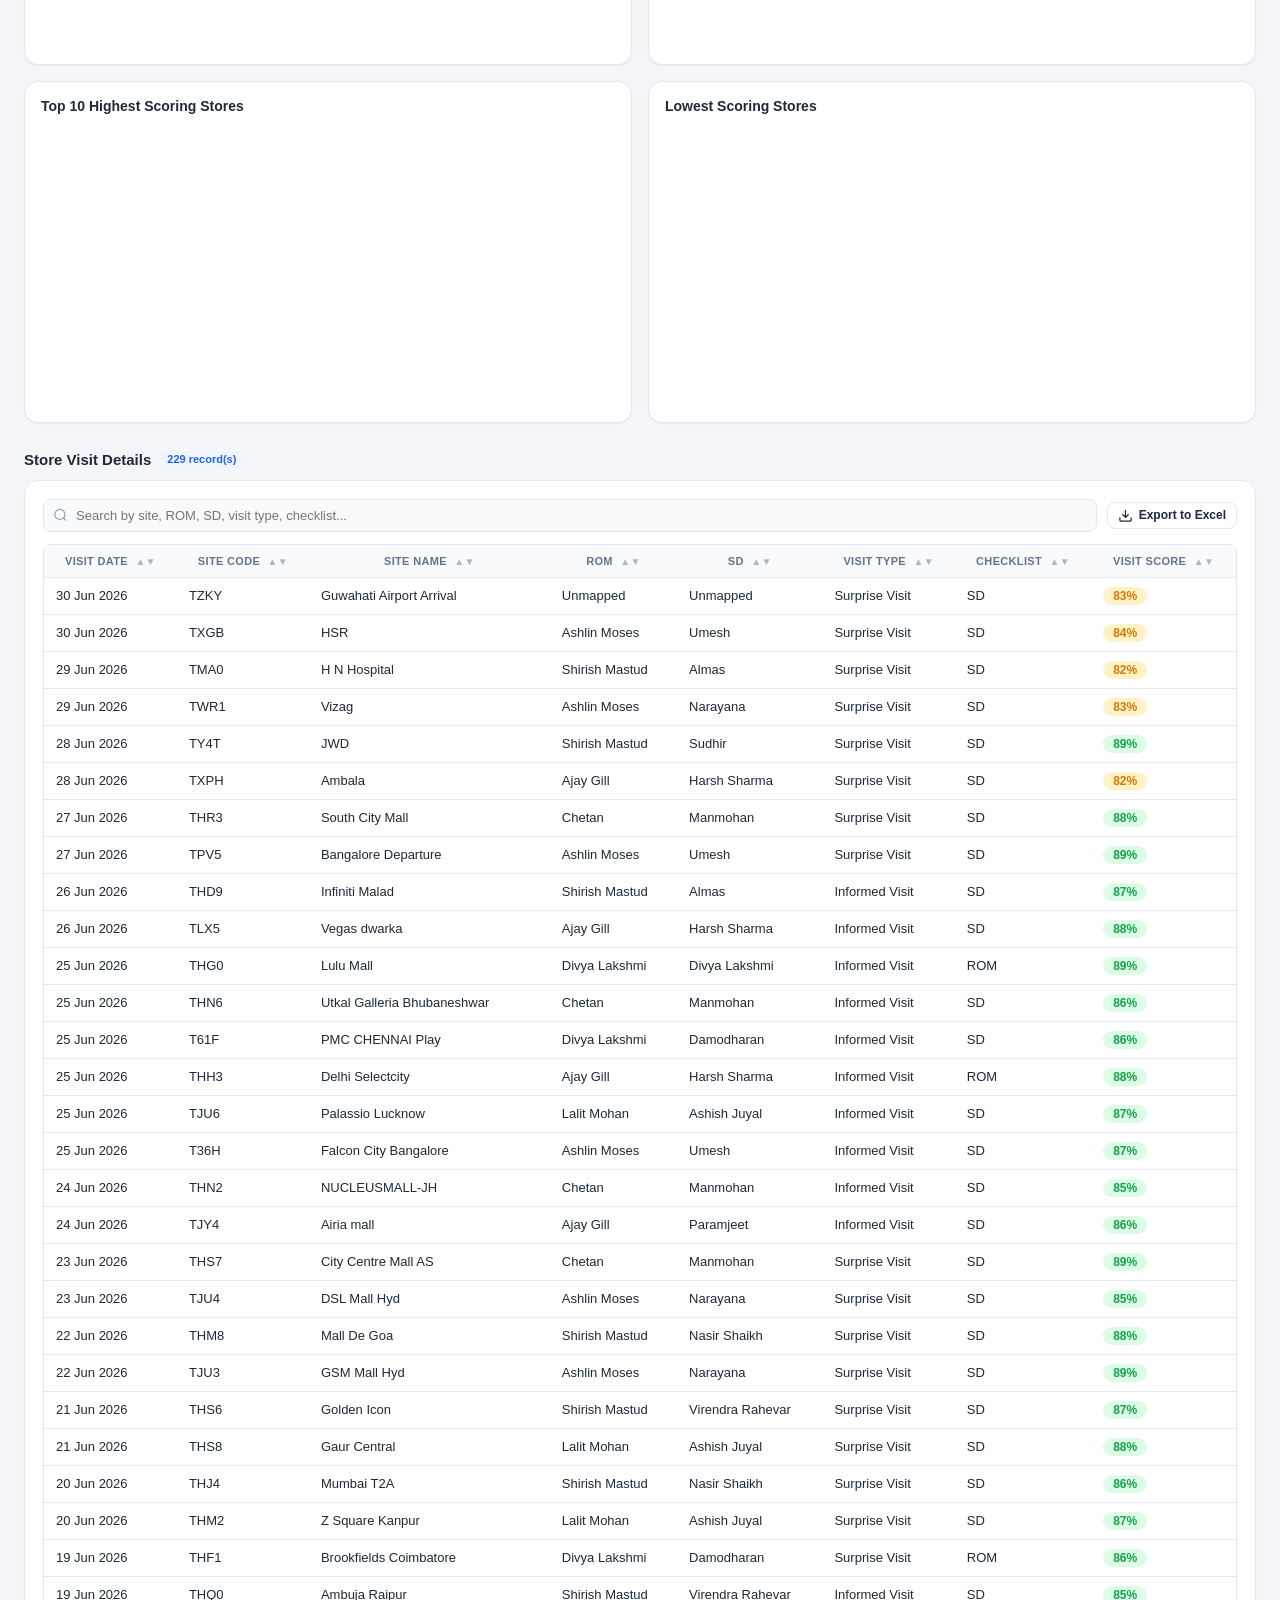
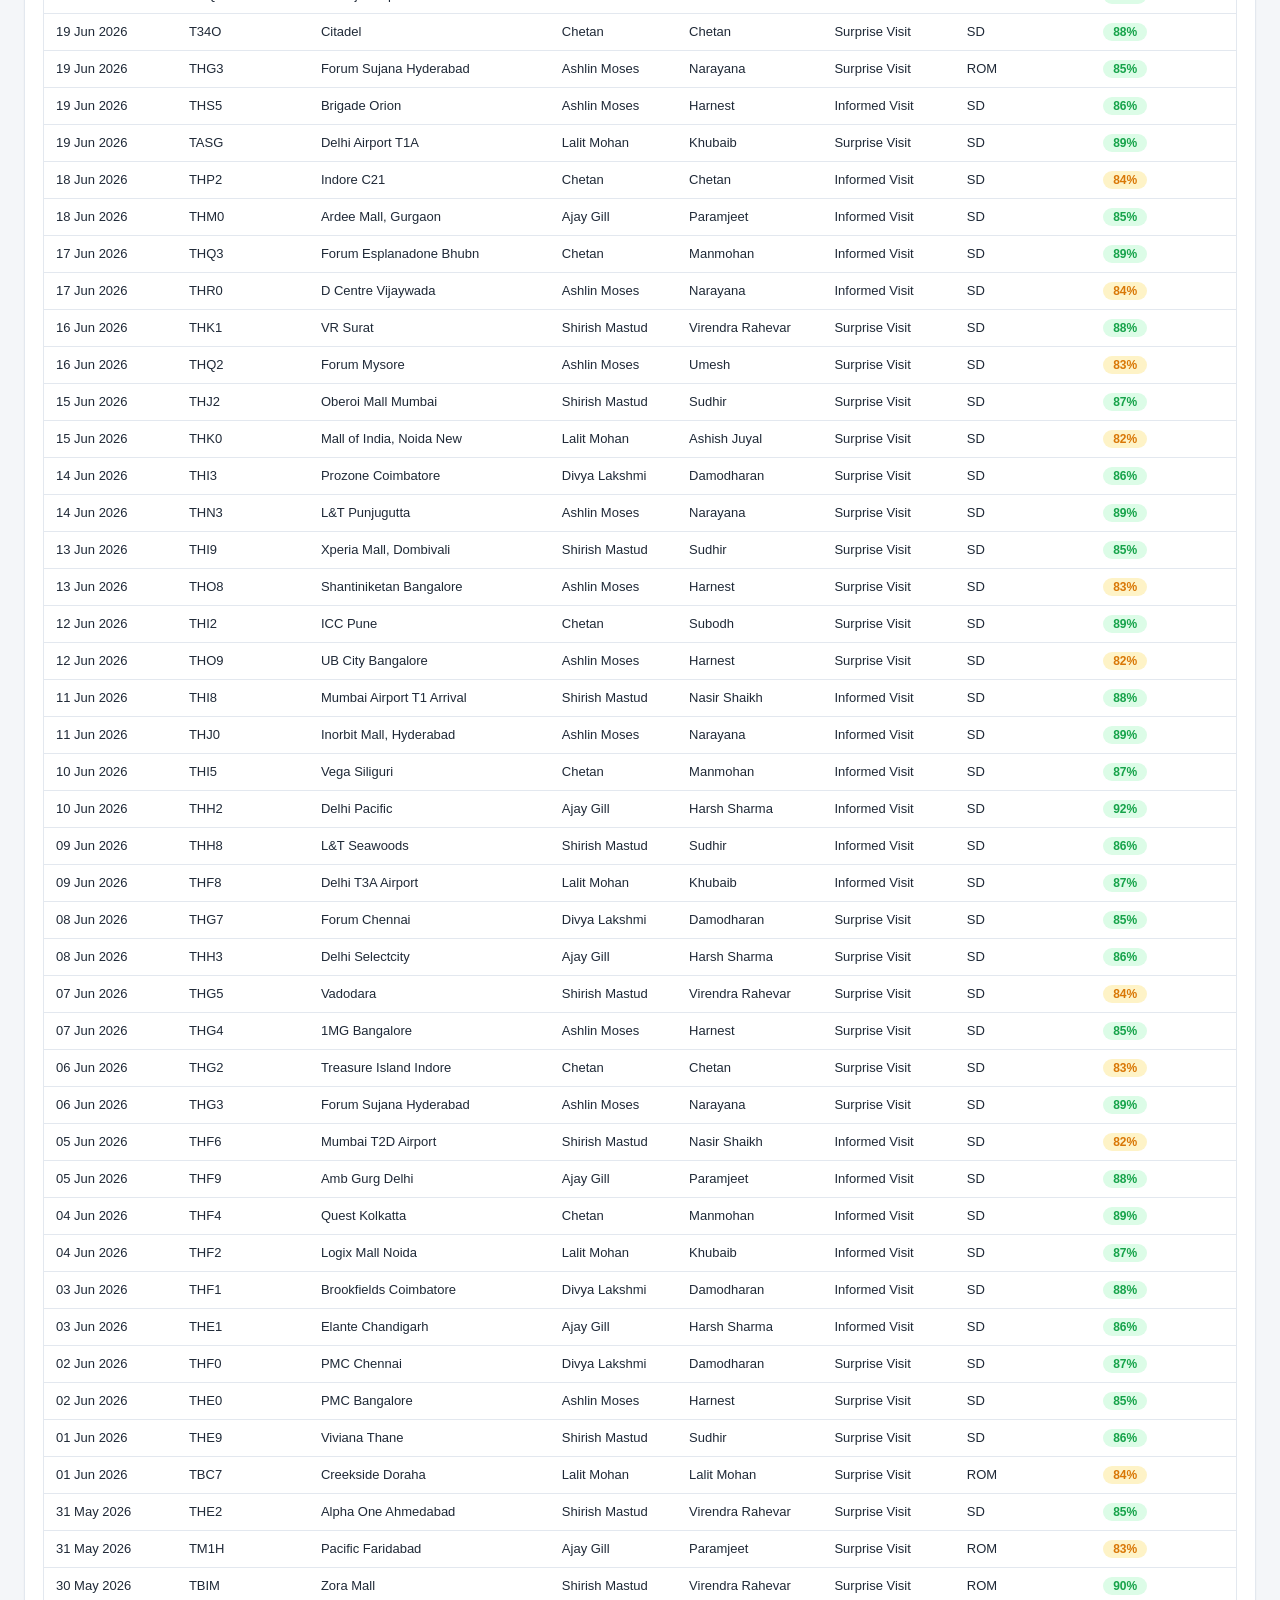
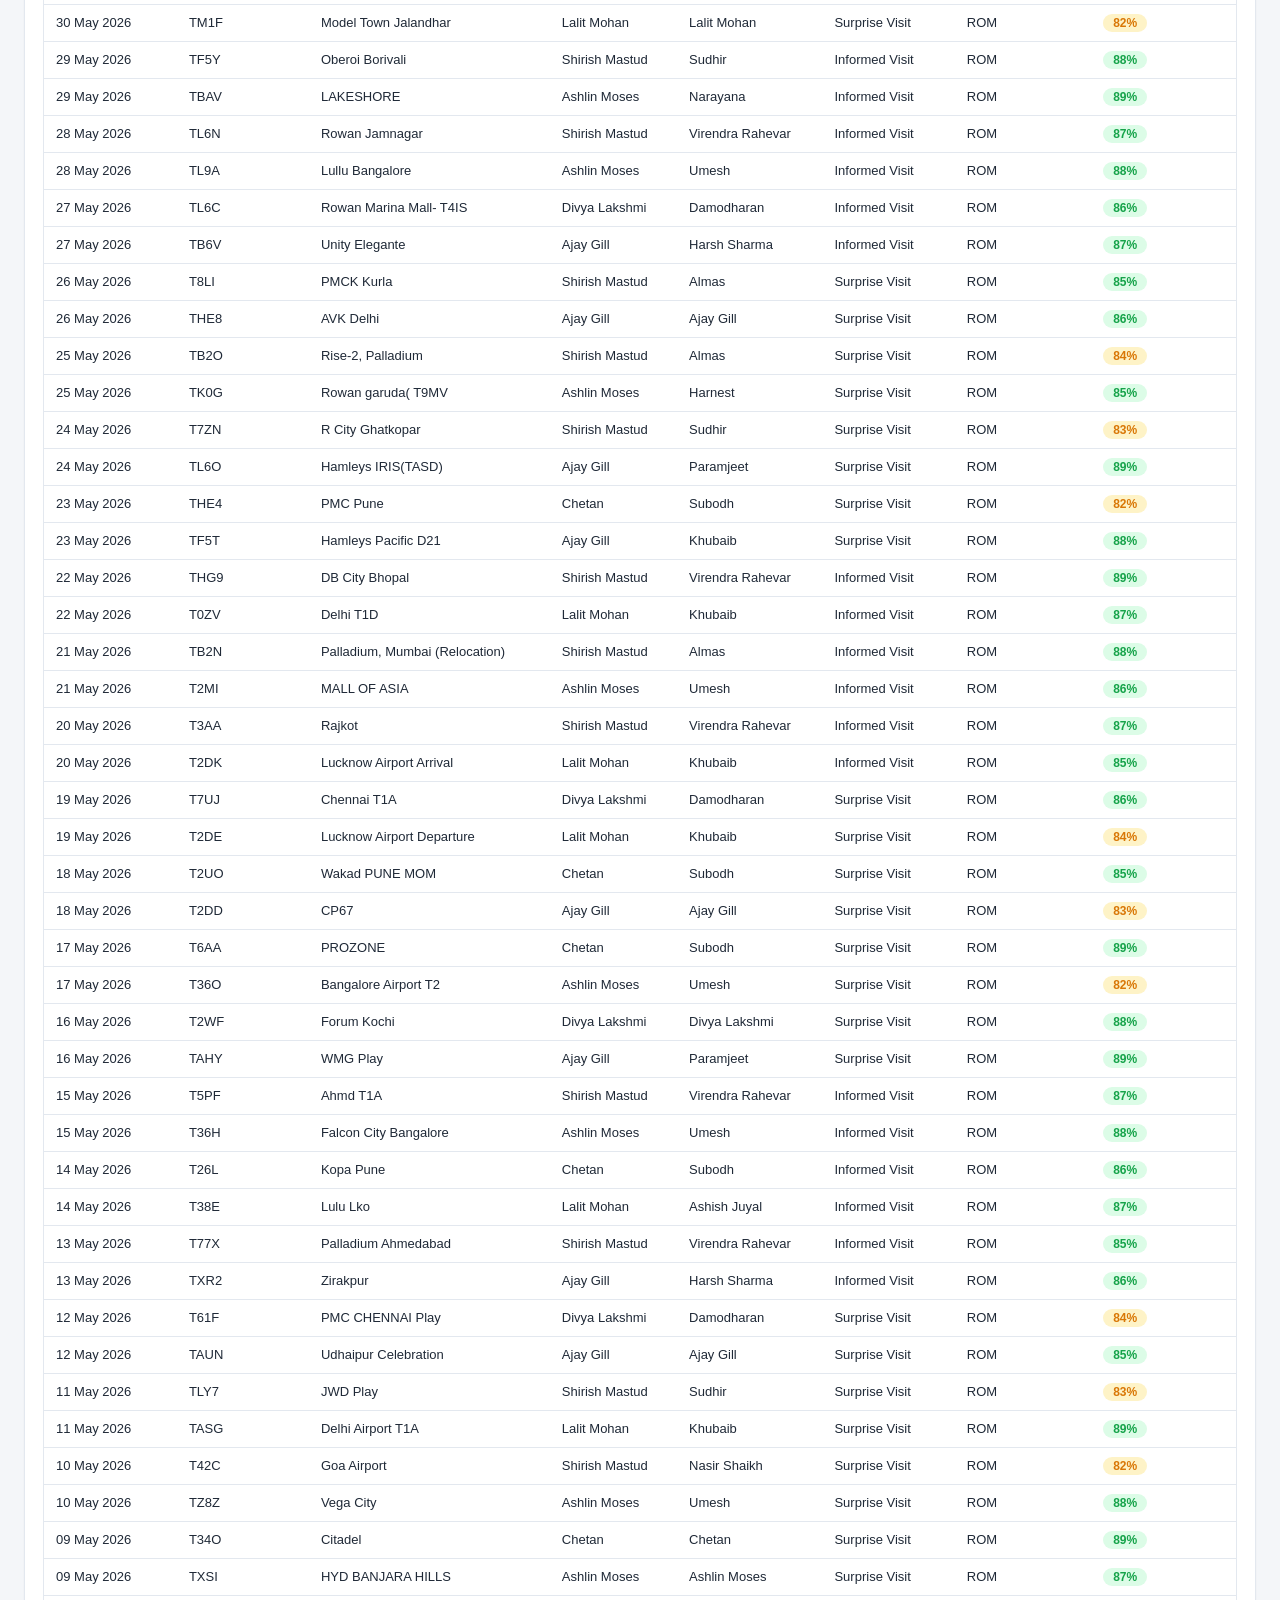
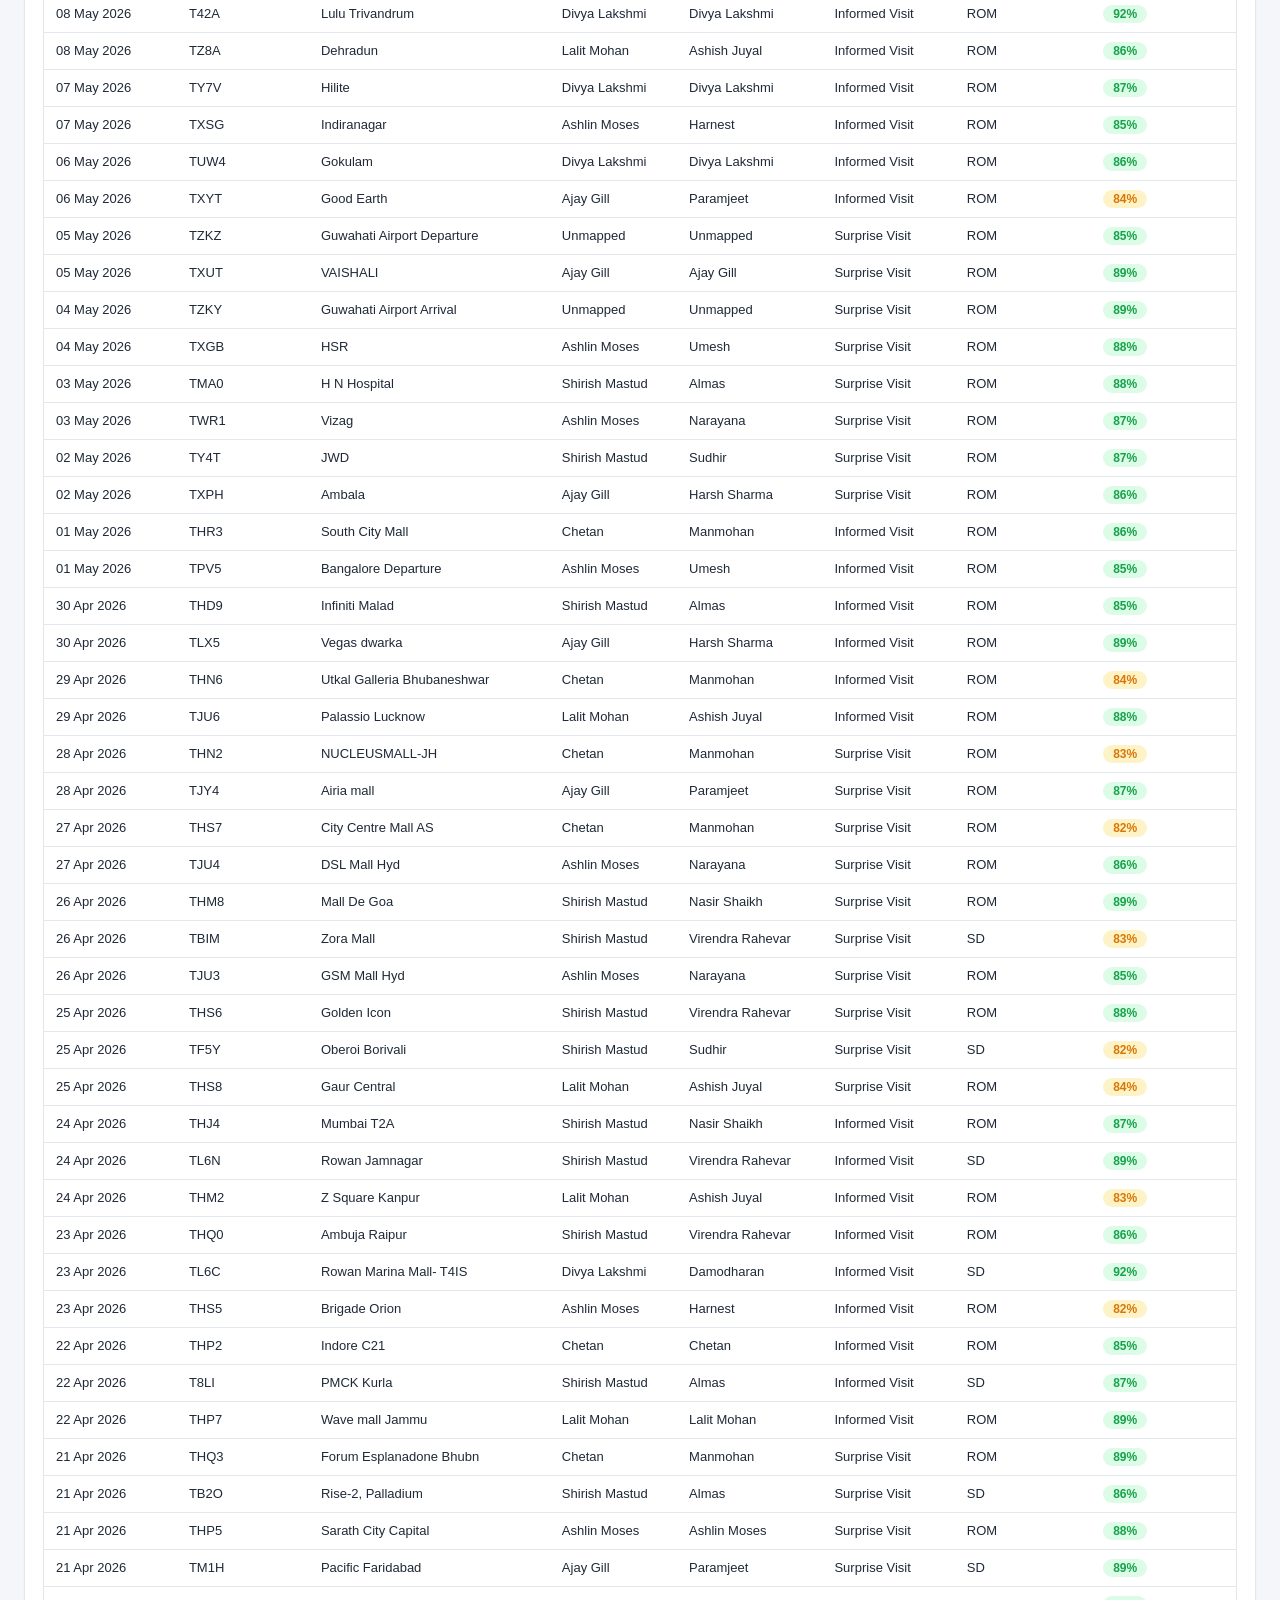
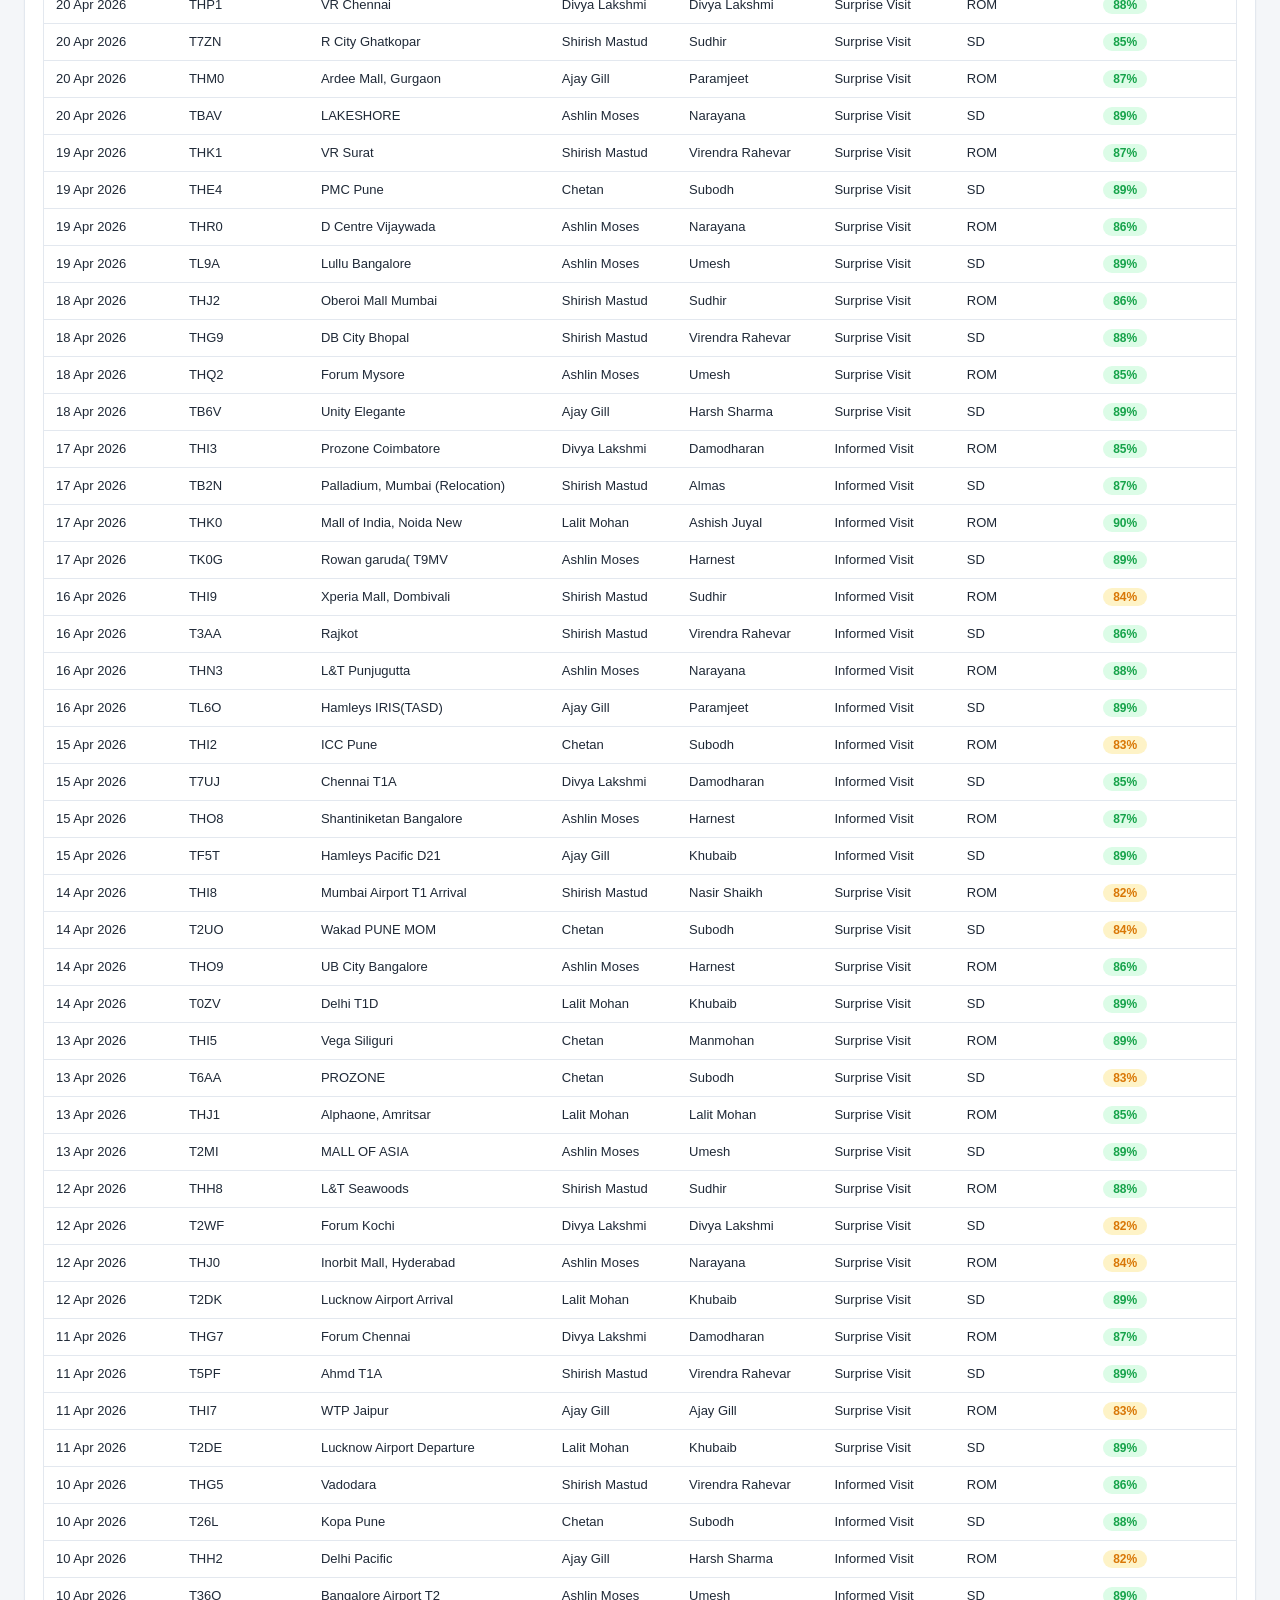
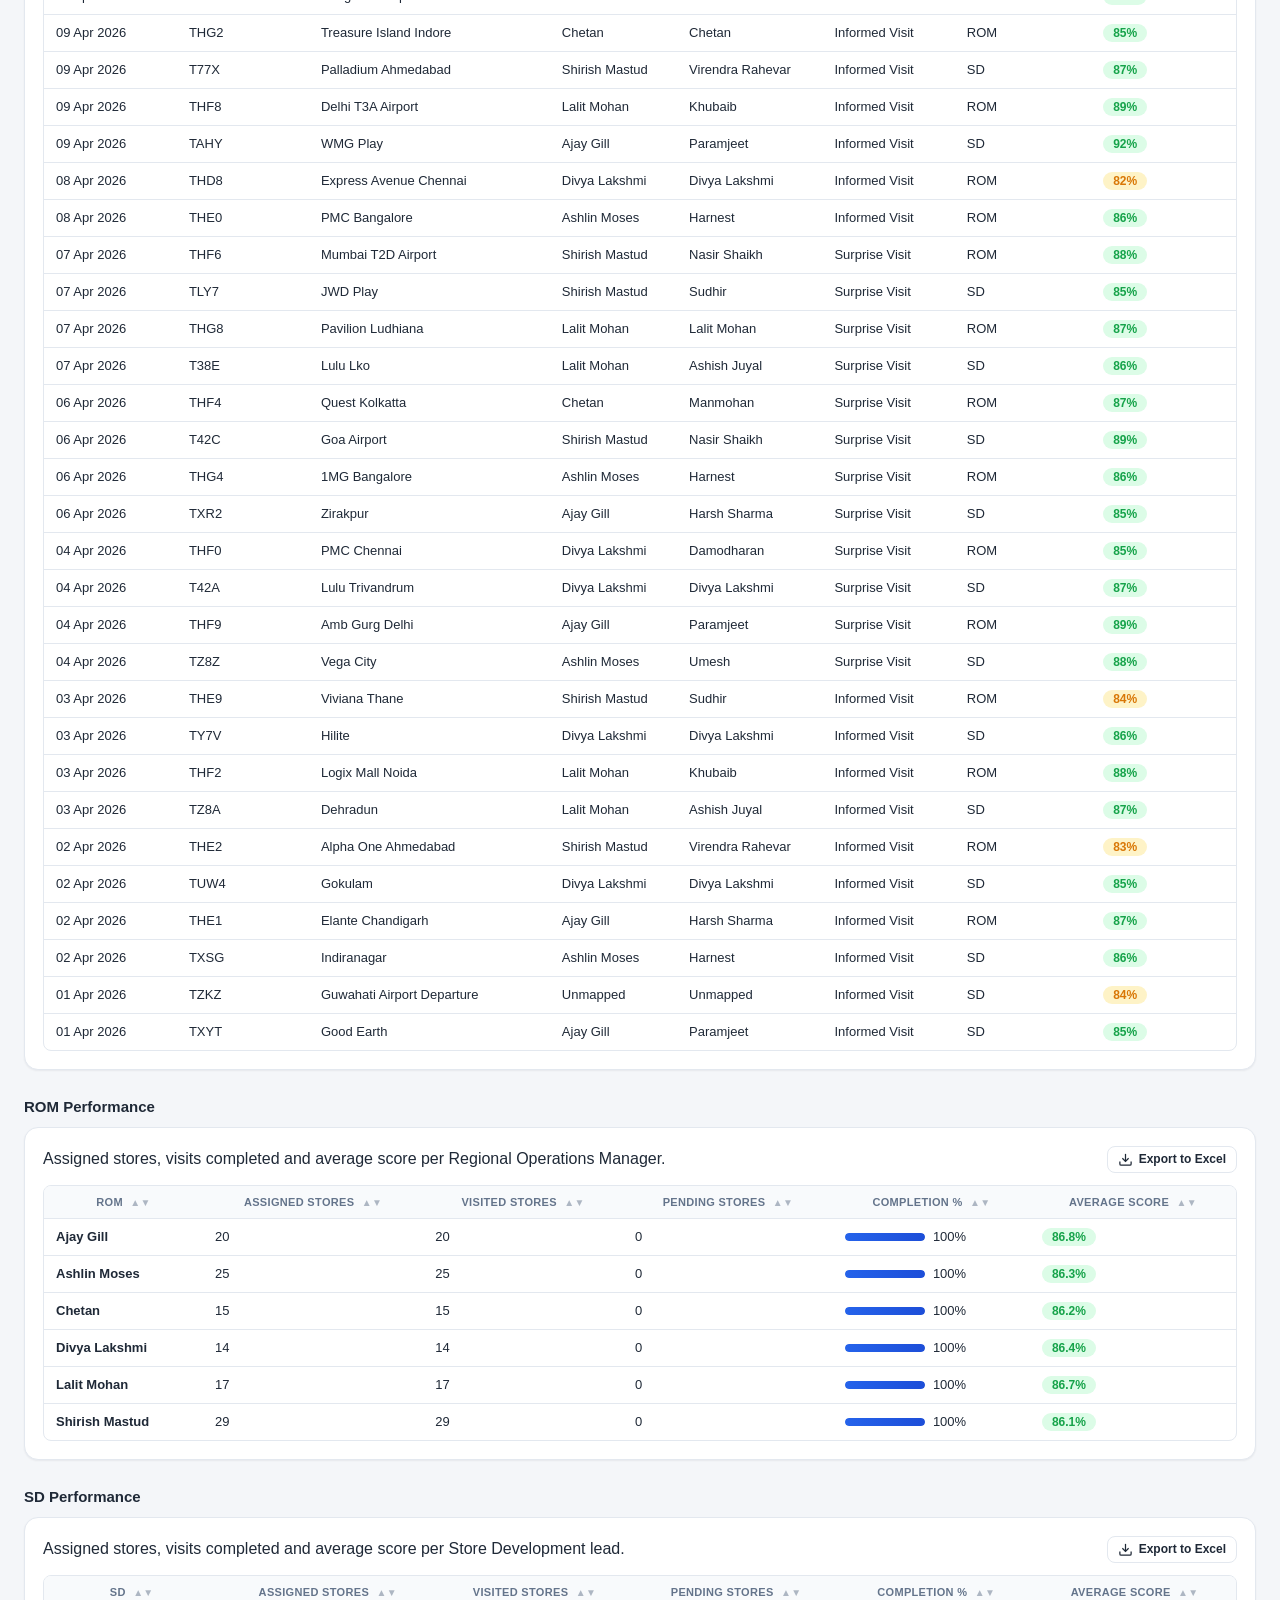
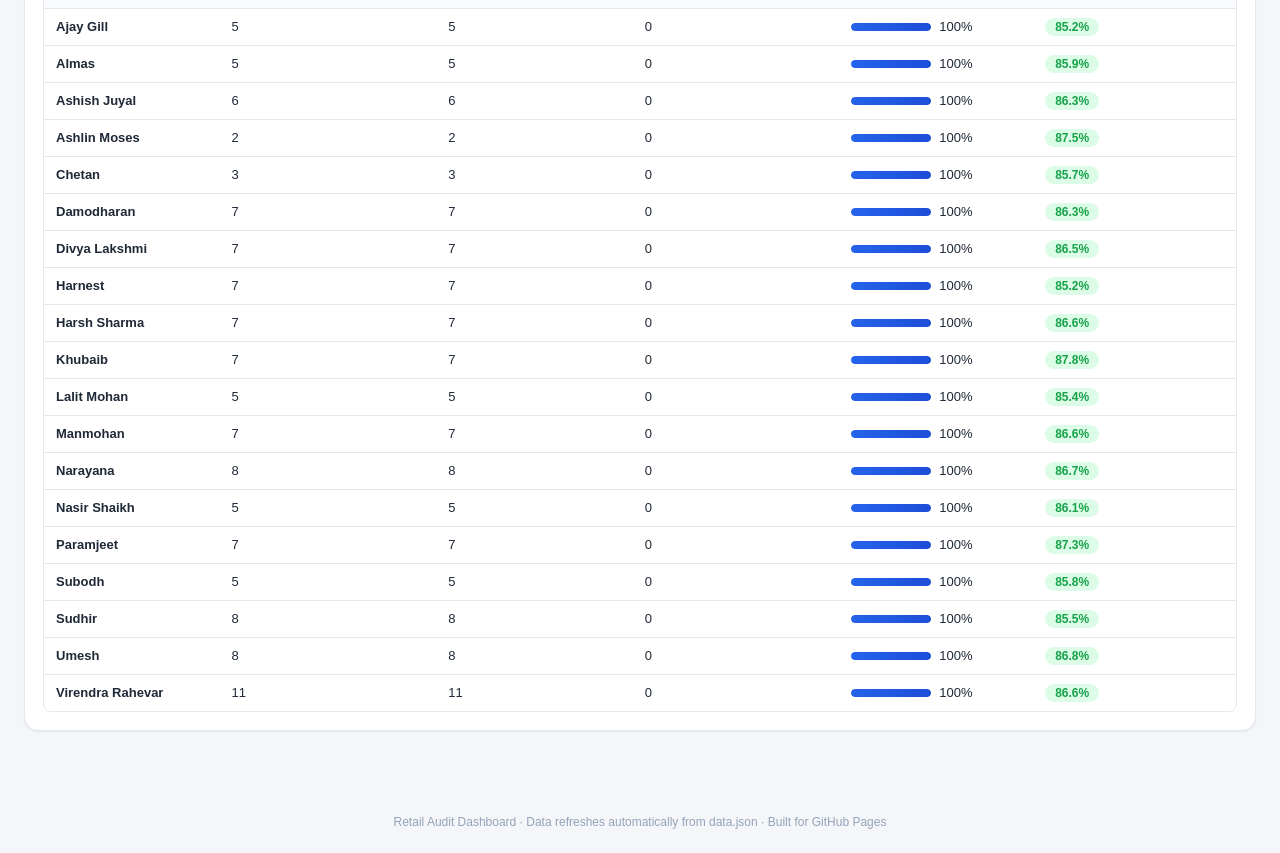
==== commit 801a1f61: "Add files via upload" ====
--- a/index.html
+++ b/index.html
@@ -8,13 +8,15 @@
 
 <!-- Chart.js (charts) -->
 <script src="https://cdnjs.cloudflare.com/ajax/libs/Chart.js/4.5.0/chart.umd.min.js"></script>
+<!-- Chart.js Data Labels plugin (shows the value directly on each bar/slice) -->
+<script src="https://cdnjs.cloudflare.com/ajax/libs/chartjs-plugin-datalabels/2.2.0/chartjs-plugin-datalabels.min.js"></script>
 <!-- SheetJS (Export tables to Excel) -->
 <script src="https://cdnjs.cloudflare.com/ajax/libs/xlsx/0.18.5/xlsx.full.min.js"></script>
 <!-- html2canvas + jsPDF (Export dashboard to PDF) -->
 <script src="https://cdnjs.cloudflare.com/ajax/libs/html2canvas/1.4.1/html2canvas.min.js"></script>
 <script src="https://cdnjs.cloudflare.com/ajax/libs/jspdf/2.5.1/jspdf.umd.min.js"></script>
 
-<link rel="stylesheet" href="style.css?v=20260703d" />
+<link rel="stylesheet" href="style.css?v=20260706a" />
 </head>
 <body>
 
@@ -104,7 +106,7 @@
         <div class="kpi-top"><span class="kpi-label">Total Stores</span>
           <div class="kpi-icon"><svg viewBox="0 0 24 24" fill="none" stroke="currentColor" stroke-width="2"><path d="M3 9l9-7 9 7v11a2 2 0 0 1-2 2H5a2 2 0 0 1-2-2z"/></svg></div>
         </div>
-        <div class="kpi-value" id="kpi-total-stores">60</div>
+        <div class="kpi-value" id="kpi-total-stores">120</div>
         <div class="kpi-sub">Fixed network size</div>
       </div>
       <div class="kpi-card accent-blue">
@@ -112,7 +114,7 @@
           <div class="kpi-icon"><svg viewBox="0 0 24 24" fill="none" stroke="currentColor" stroke-width="2"><path d="M20 6 9 17l-5-5"/></svg></div>
         </div>
         <div class="kpi-value" id="kpi-stores-visited">0</div>
-        <div class="kpi-sub">Out of 60 stores</div>
+        <div class="kpi-sub">Out of 120 stores</div>
       </div>
       <div class="kpi-card accent-red">
         <div class="kpi-top"><span class="kpi-label">Stores Pending</span>
@@ -297,9 +299,9 @@
   </footer>
 
   <!-- Master mapping must load before app.js/filters.js/charts.js use it -->
-  <script src="mapping.js?v=20260703d"></script>
-  <script src="charts.js?v=20260703d"></script>
-  <script src="filters.js?v=20260703d"></script>
-  <script src="app.js?v=20260703d"></script>
+  <script src="mapping.js?v=20260706a"></script>
+  <script src="charts.js?v=20260706a"></script>
+  <script src="filters.js?v=20260706a"></script>
+  <script src="app.js?v=20260706a"></script>
 </body>
 </html>
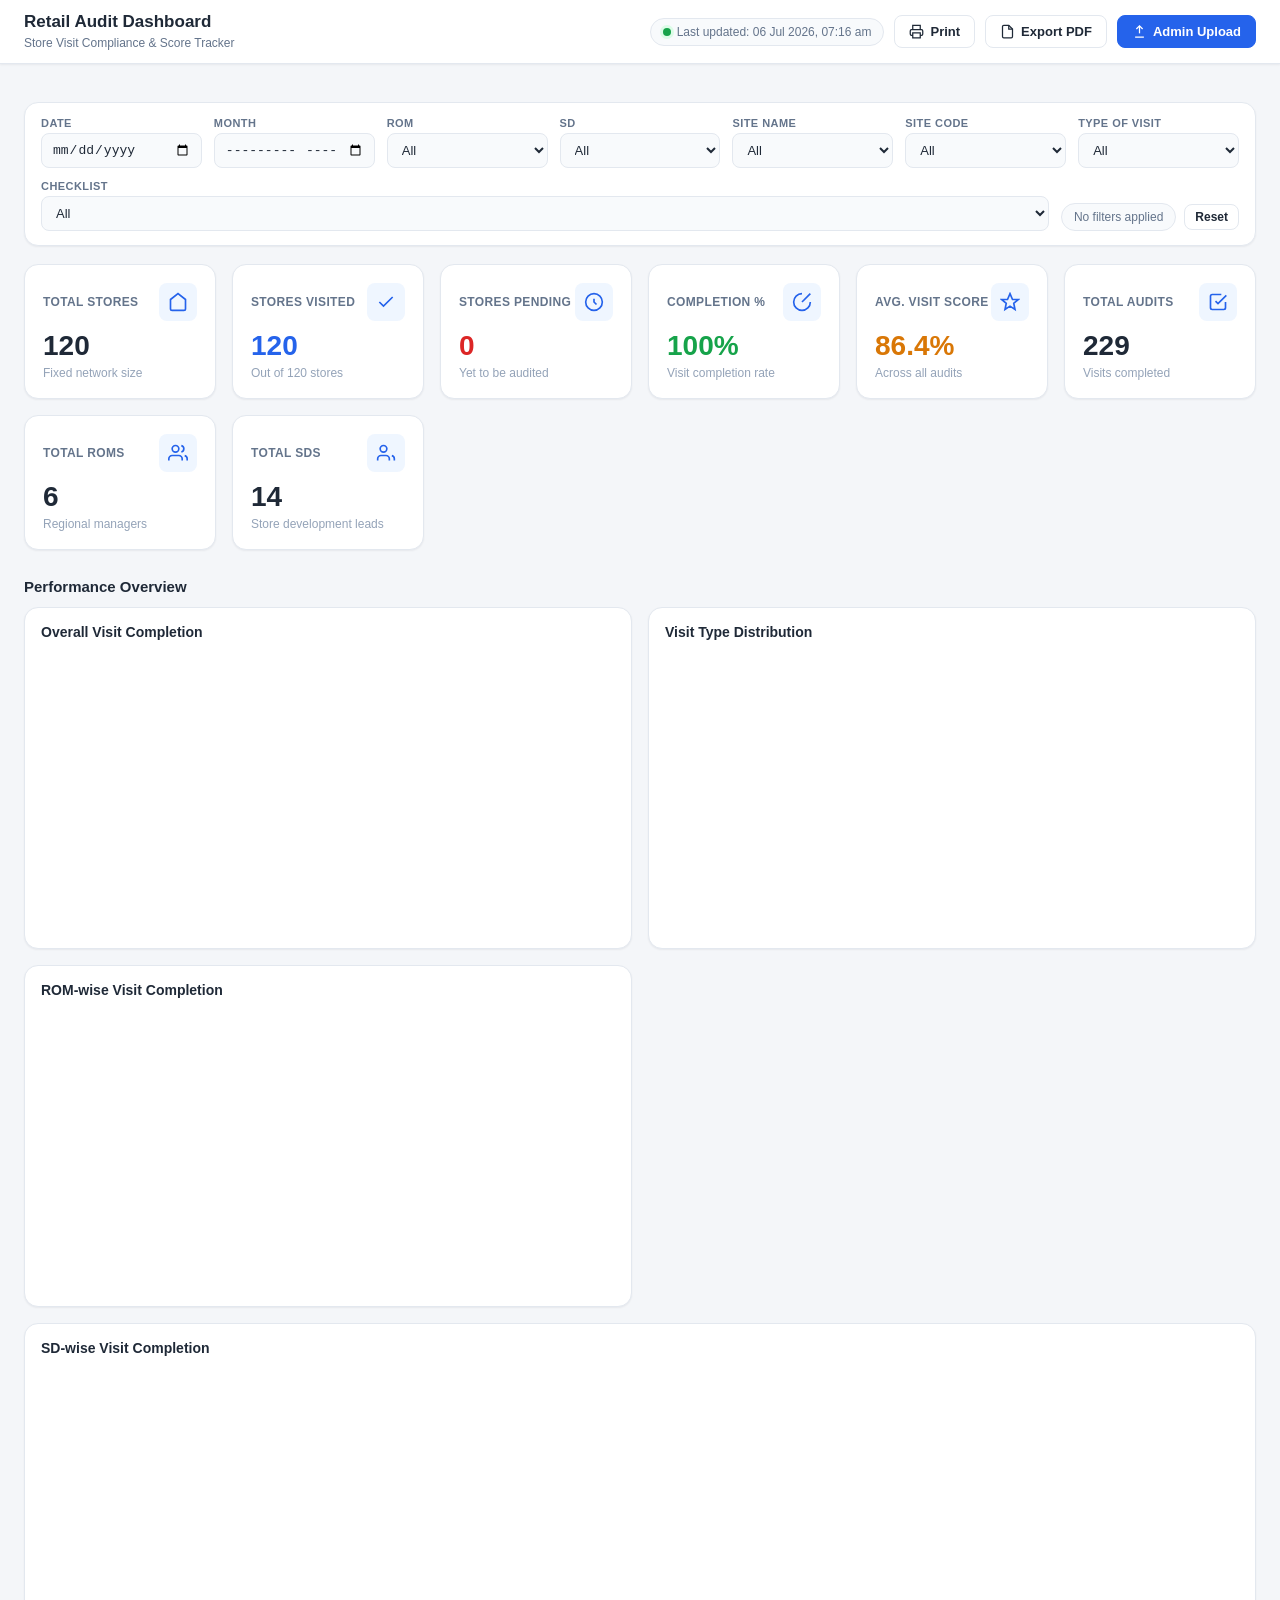
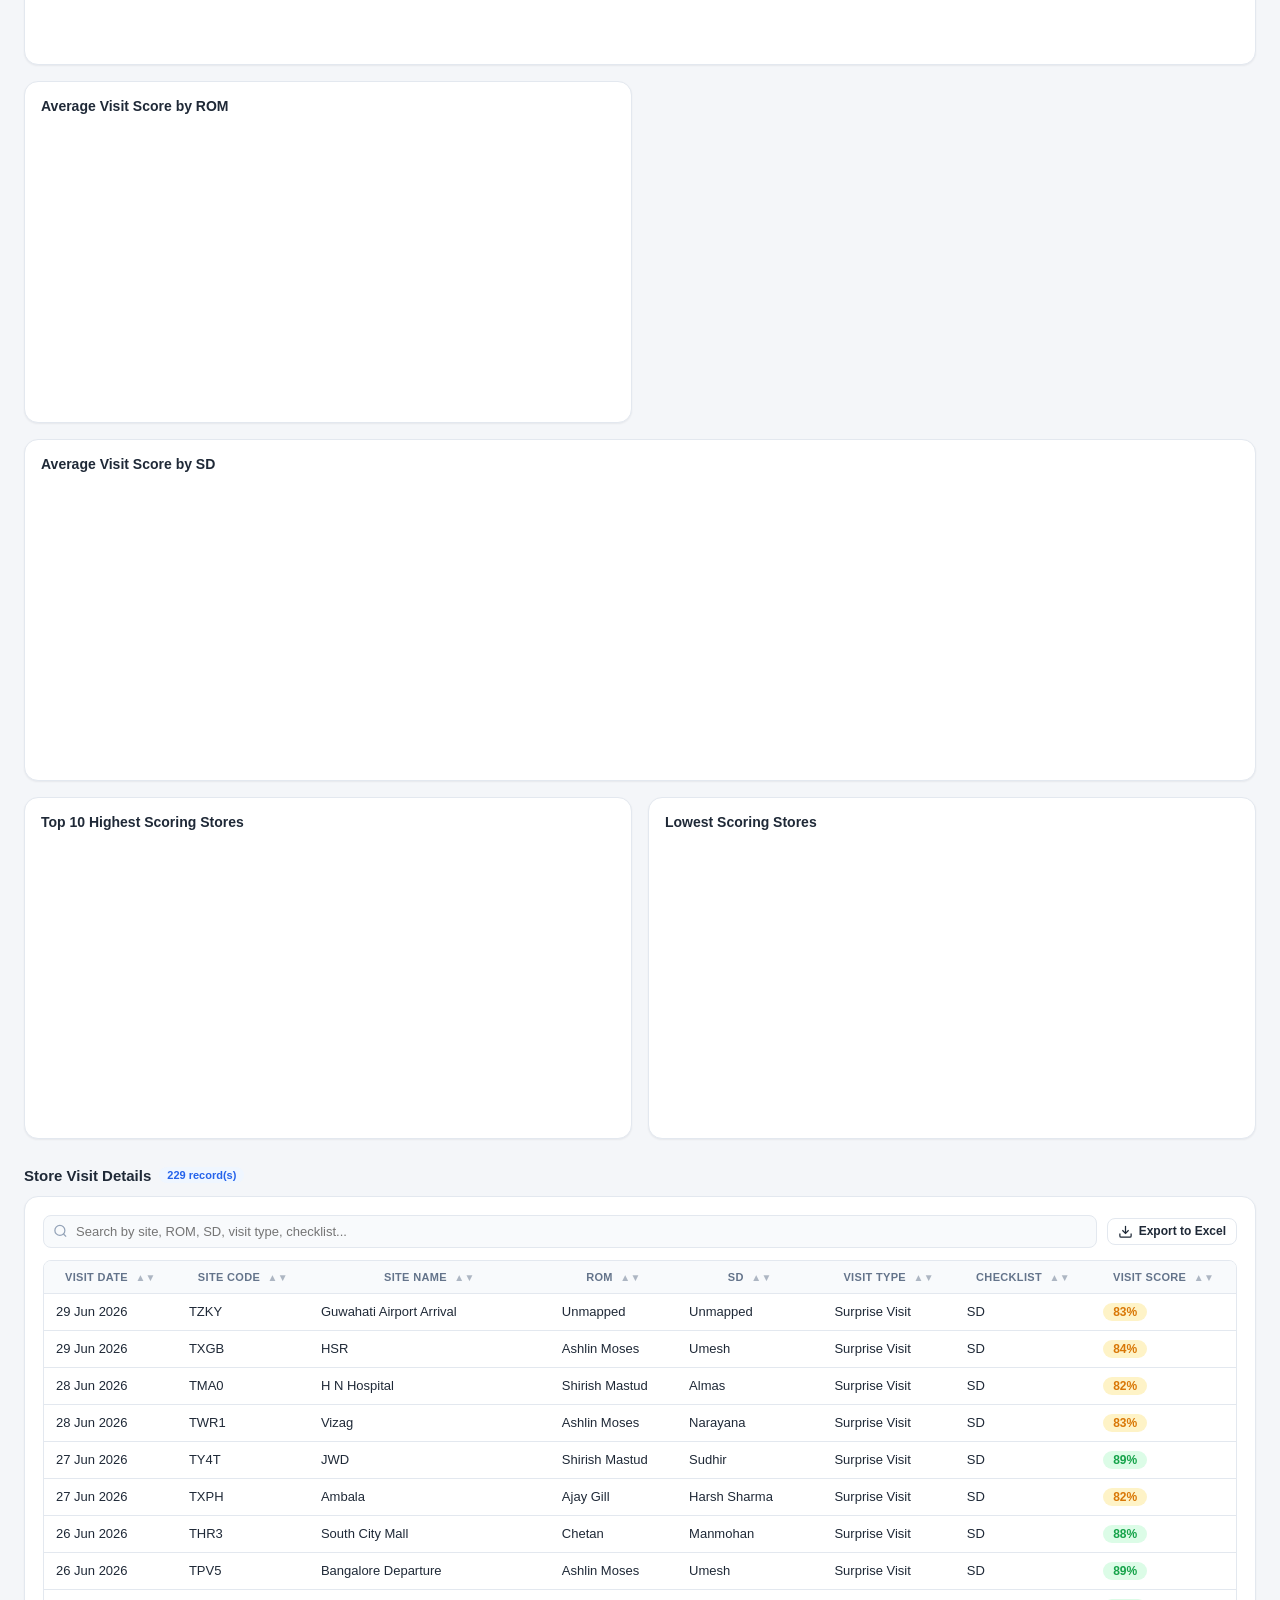
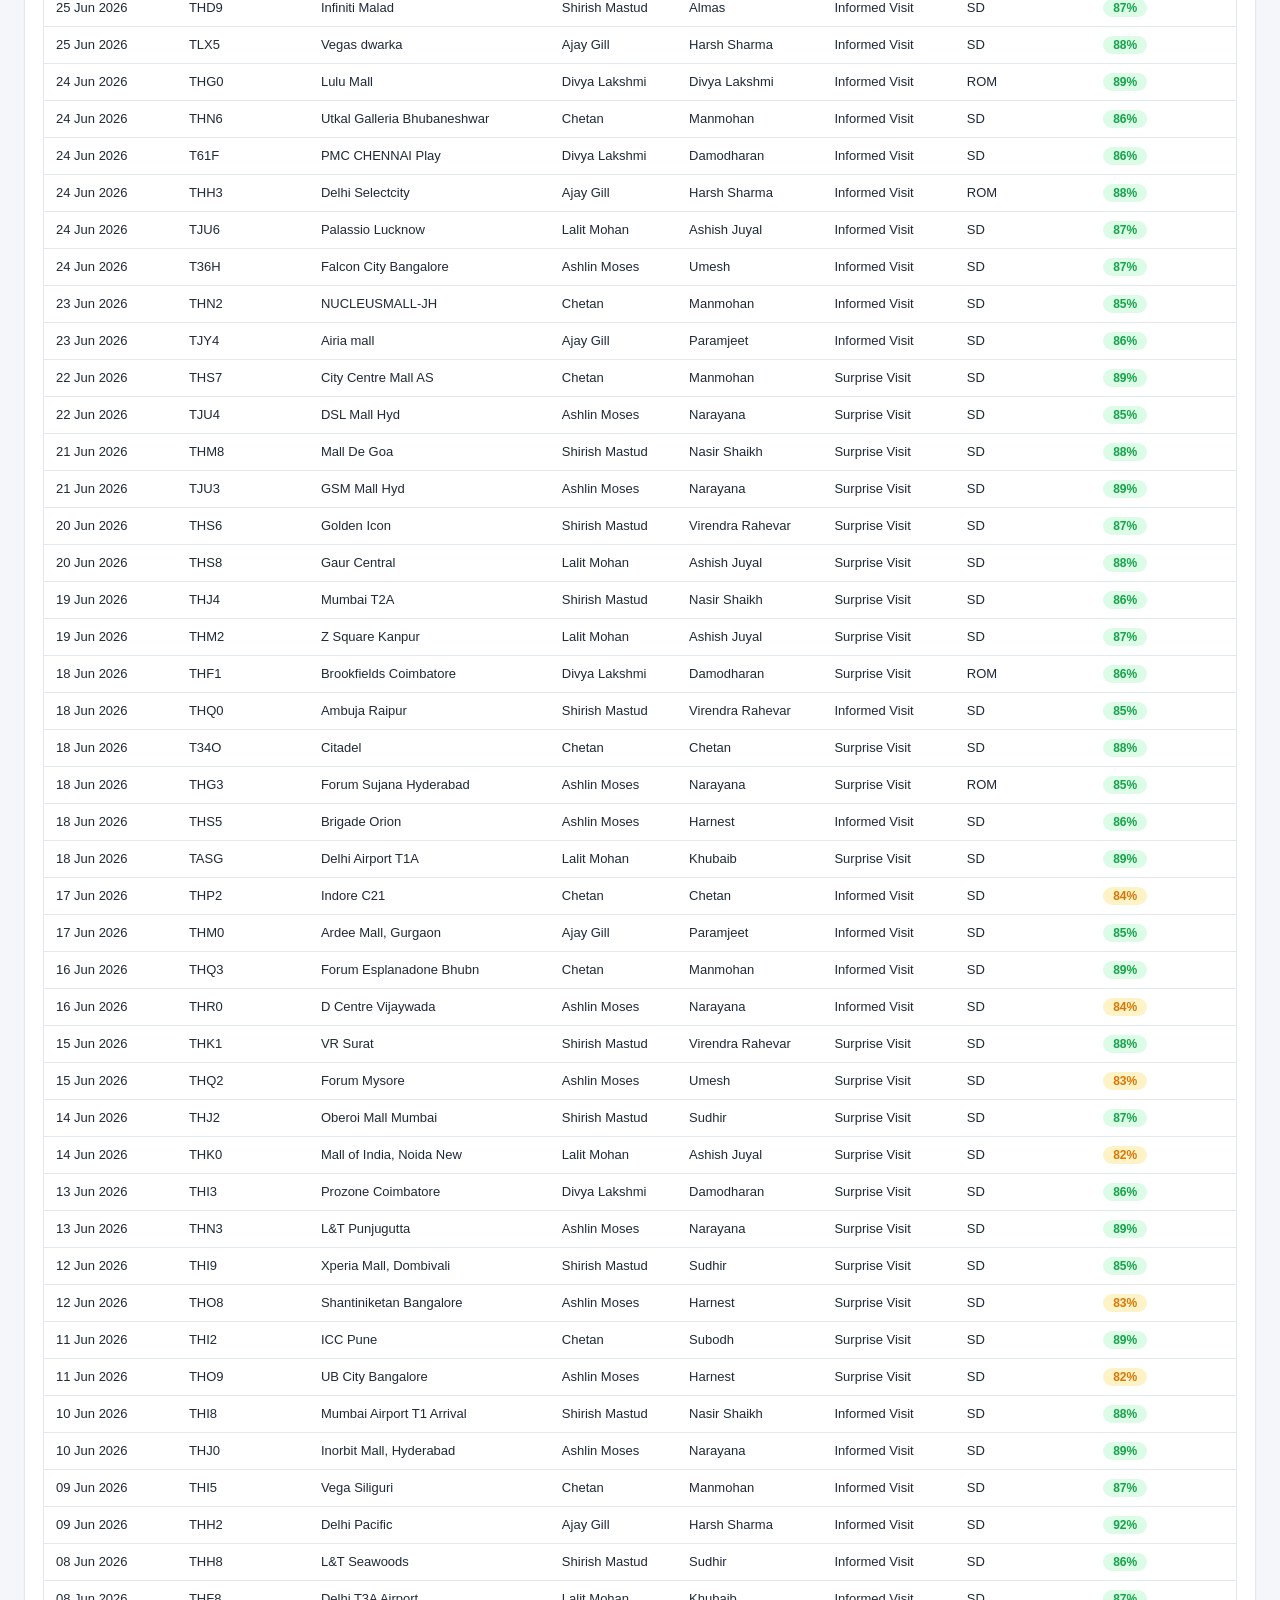
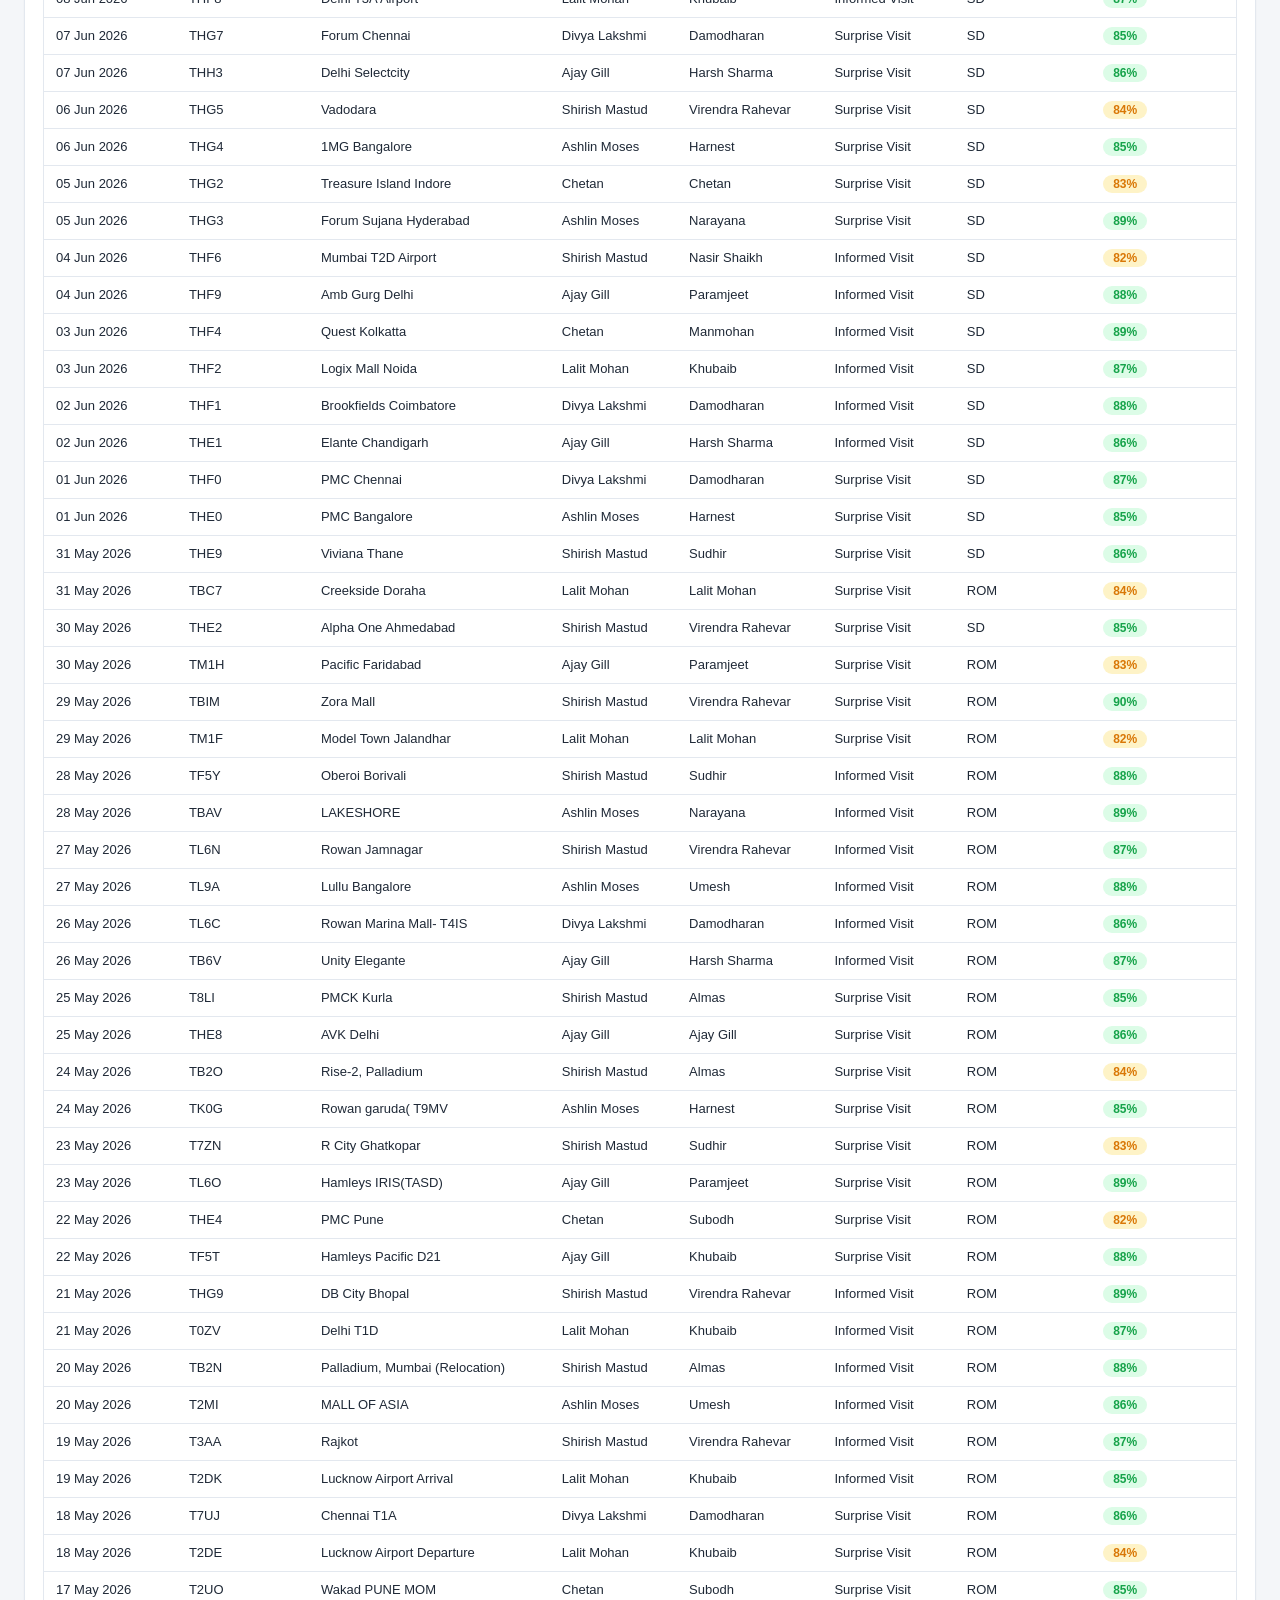
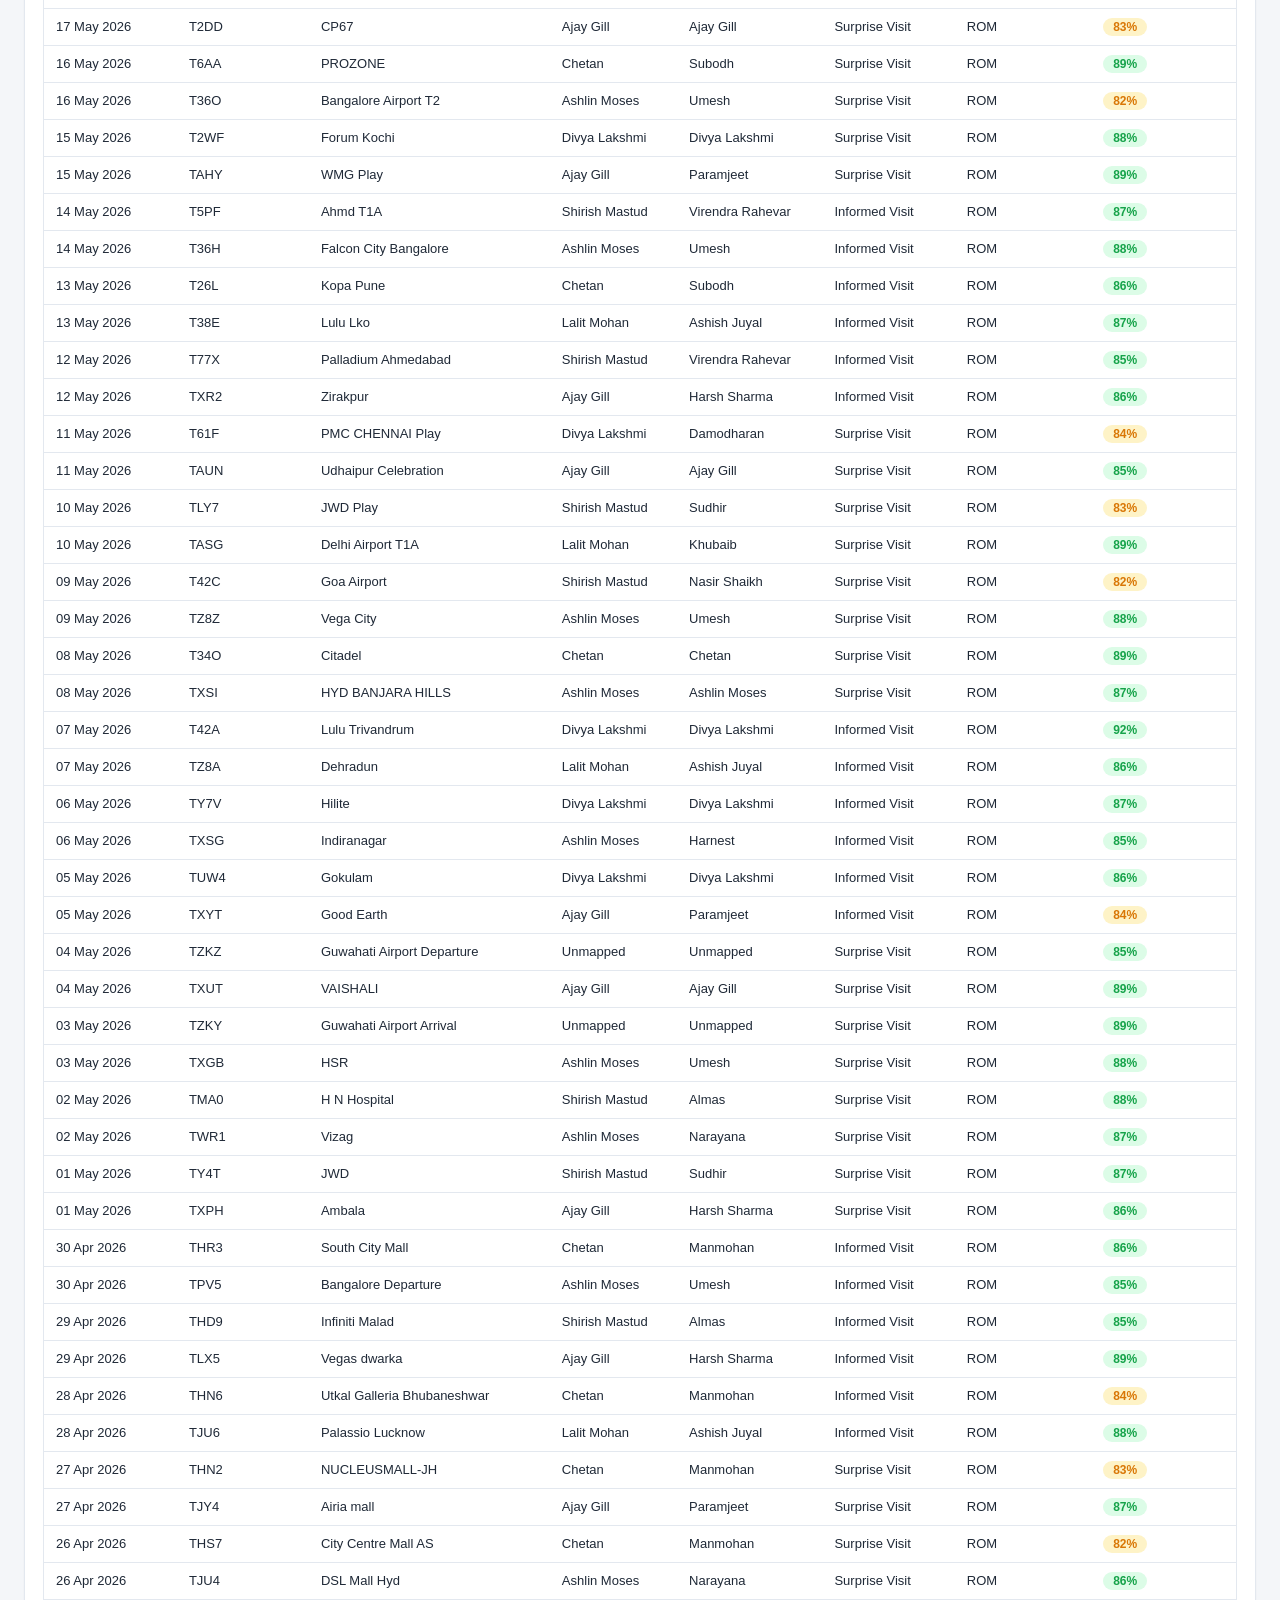
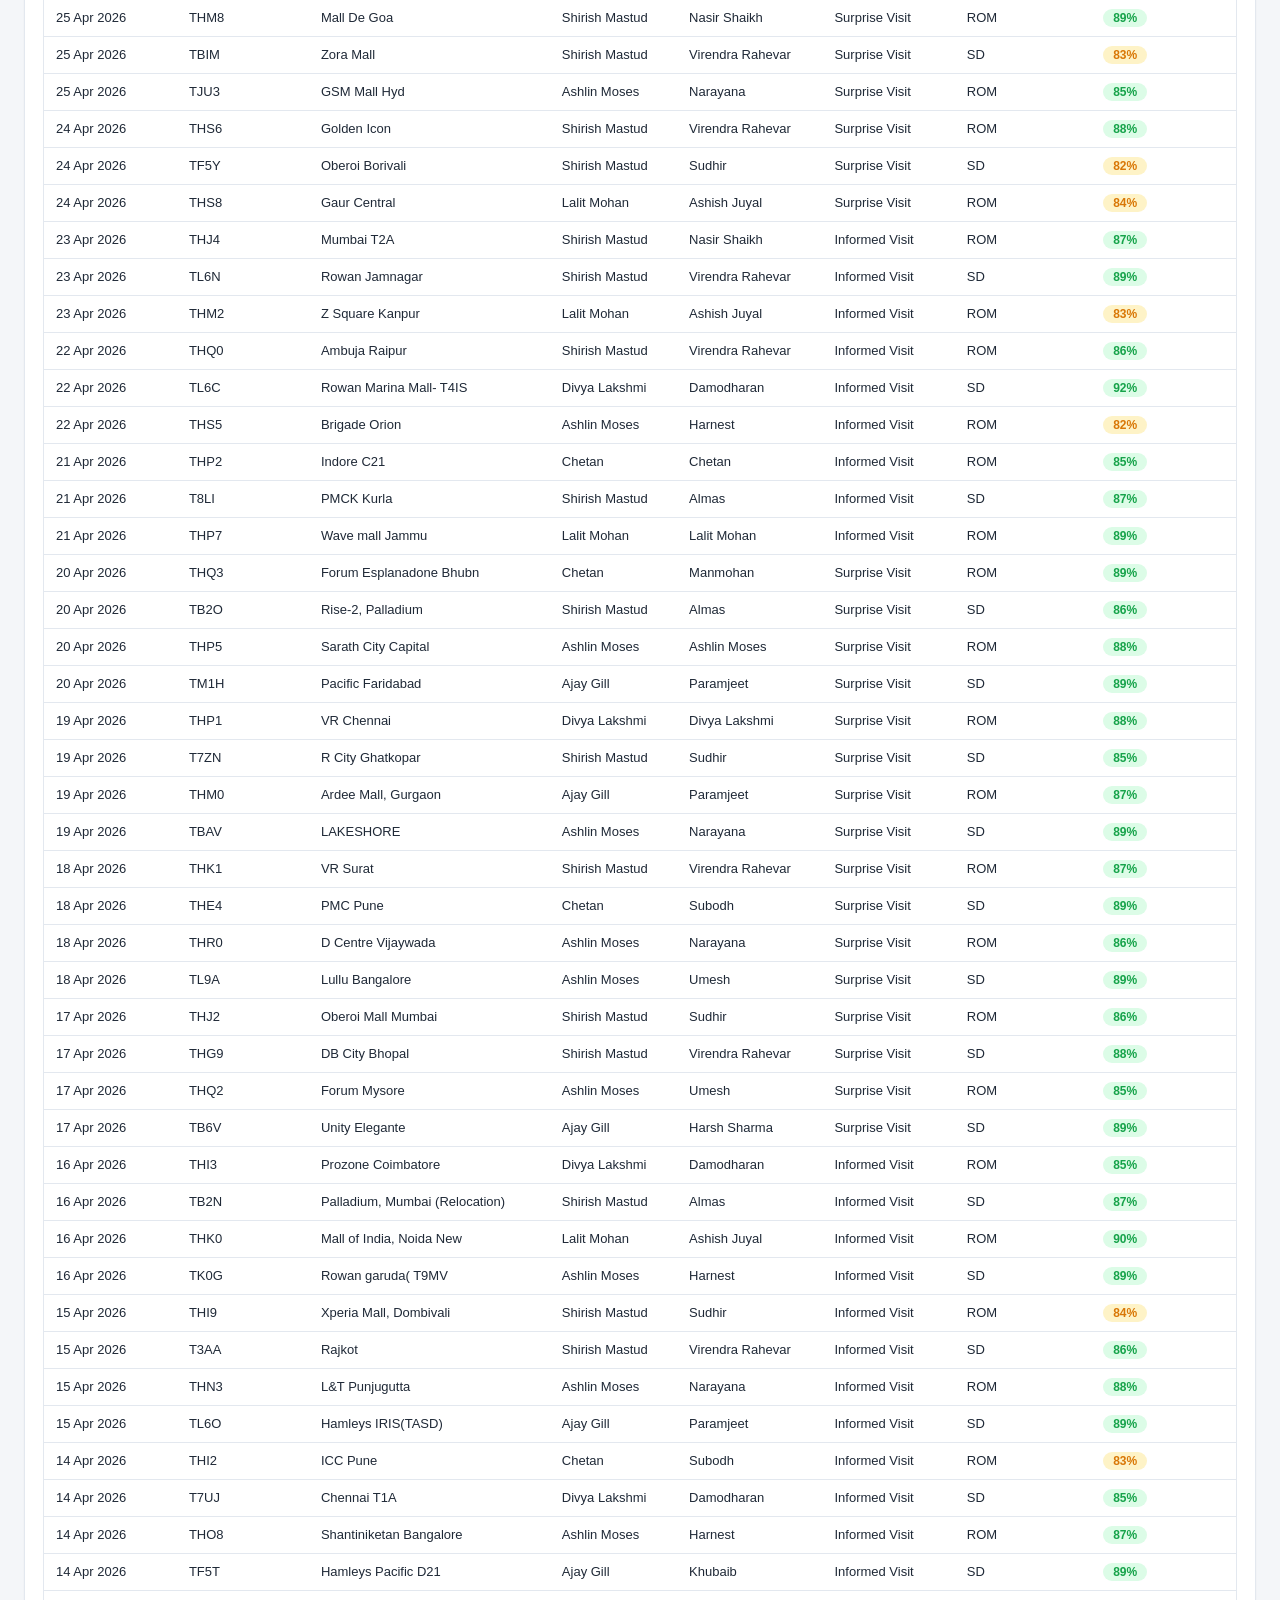
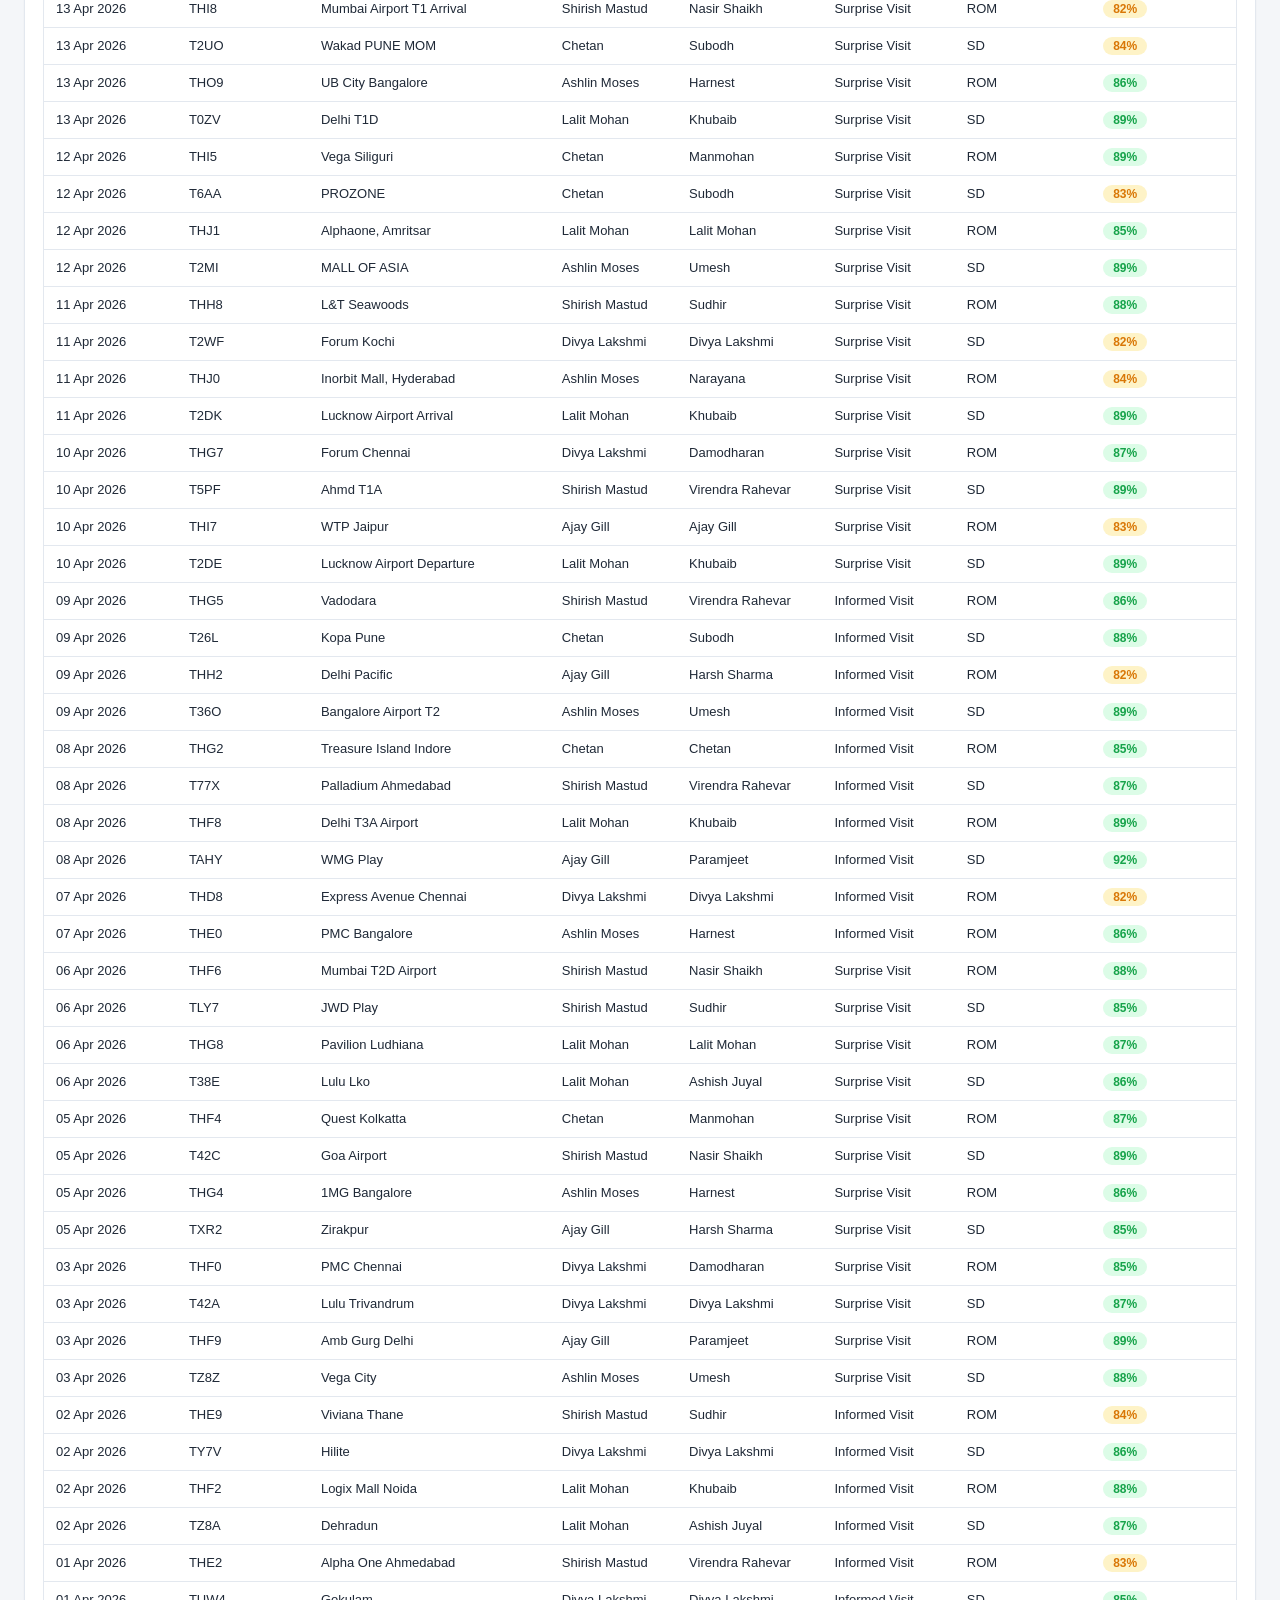
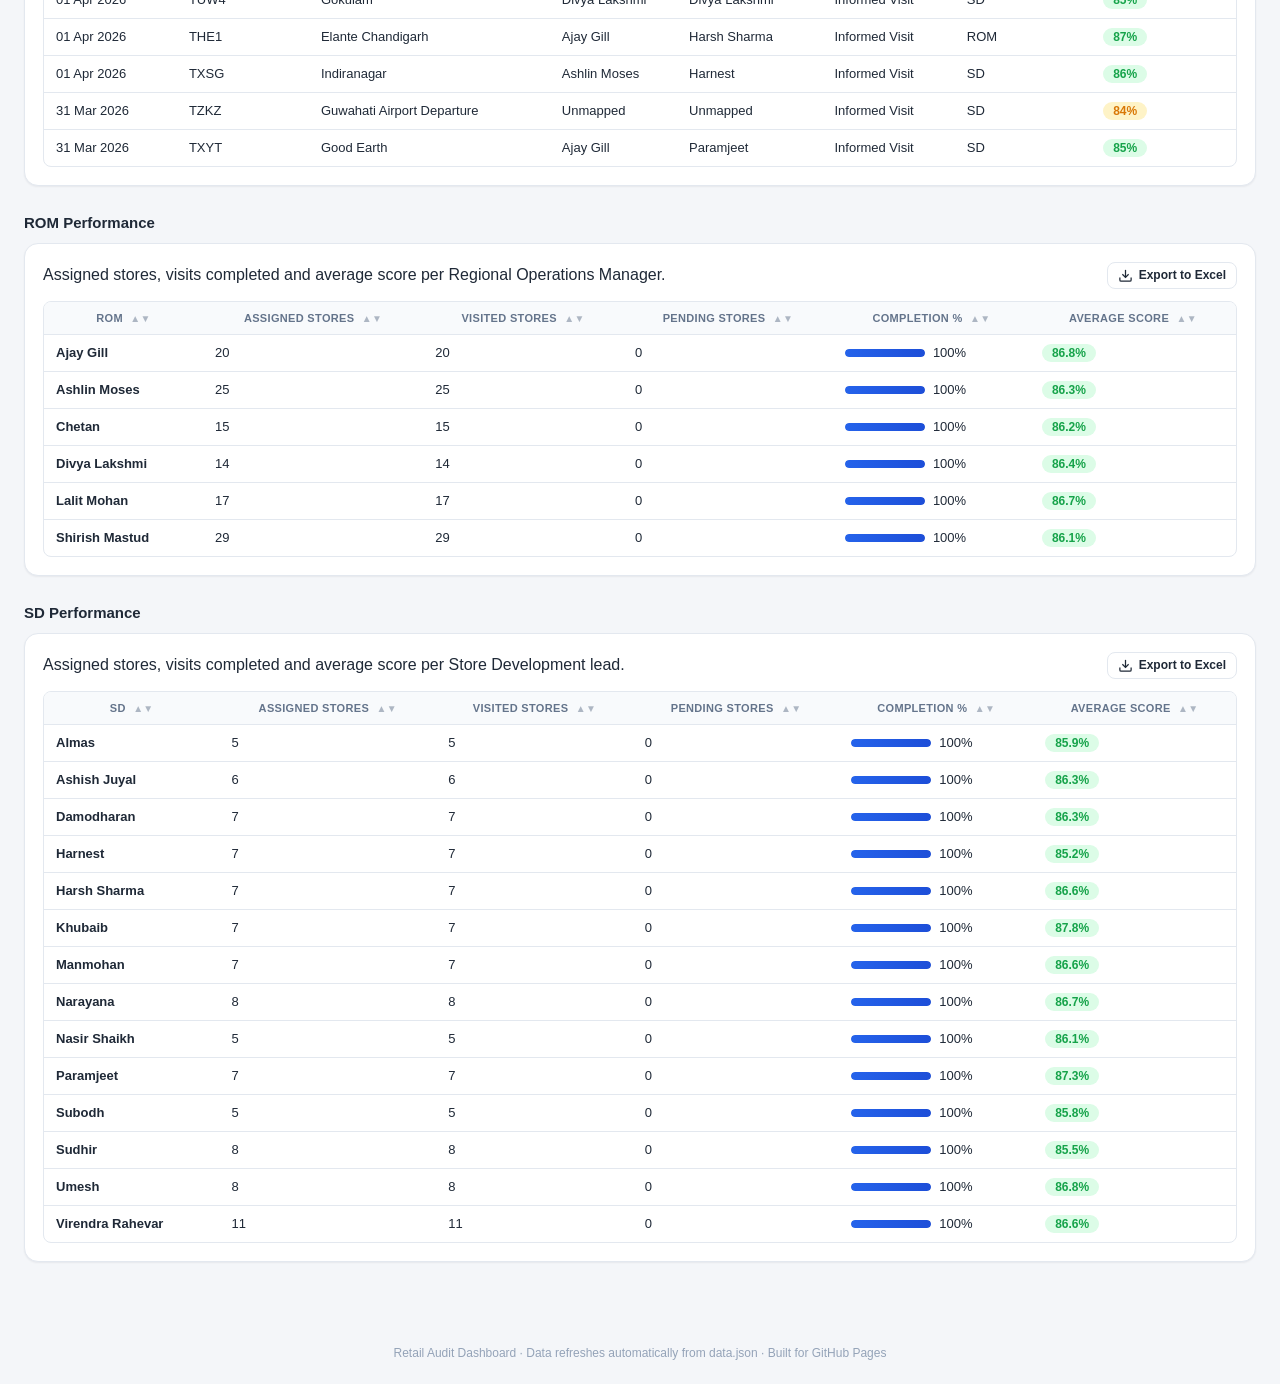
==== commit 26ee44cf: "Add files via upload" ====
--- a/index.html
+++ b/index.html
@@ -16,7 +16,7 @@
 <script src="https://cdnjs.cloudflare.com/ajax/libs/html2canvas/1.4.1/html2canvas.min.js"></script>
 <script src="https://cdnjs.cloudflare.com/ajax/libs/jspdf/2.5.1/jspdf.umd.min.js"></script>
 
-<link rel="stylesheet" href="style.css?v=20260706a" />
+<link rel="stylesheet" href="style.css?v=20260706b" />
 </head>
 <body>
 
@@ -179,7 +179,7 @@
         <div class="chart-canvas-wrap"><canvas id="chart-rom-completion"></canvas></div>
       </div>
 
-      <div class="chart-card">
+      <div class="chart-card chart-wide">
         <div class="panel-header"><h3>SD-wise Visit Completion</h3></div>
         <div class="chart-canvas-wrap"><canvas id="chart-sd-completion"></canvas></div>
       </div>
@@ -189,7 +189,7 @@
         <div class="chart-canvas-wrap"><canvas id="chart-rom-avg-score"></canvas></div>
       </div>
 
-      <div class="chart-card">
+      <div class="chart-card chart-wide">
         <div class="panel-header"><h3>Average Visit Score by SD</h3></div>
         <div class="chart-canvas-wrap"><canvas id="chart-sd-avg-score"></canvas></div>
       </div>
@@ -299,9 +299,9 @@
   </footer>
 
   <!-- Master mapping must load before app.js/filters.js/charts.js use it -->
-  <script src="mapping.js?v=20260706a"></script>
-  <script src="charts.js?v=20260706a"></script>
-  <script src="filters.js?v=20260706a"></script>
-  <script src="app.js?v=20260706a"></script>
+  <script src="mapping.js?v=20260706b"></script>
+  <script src="charts.js?v=20260706b"></script>
+  <script src="filters.js?v=20260706b"></script>
+  <script src="app.js?v=20260706b"></script>
 </body>
 </html>
